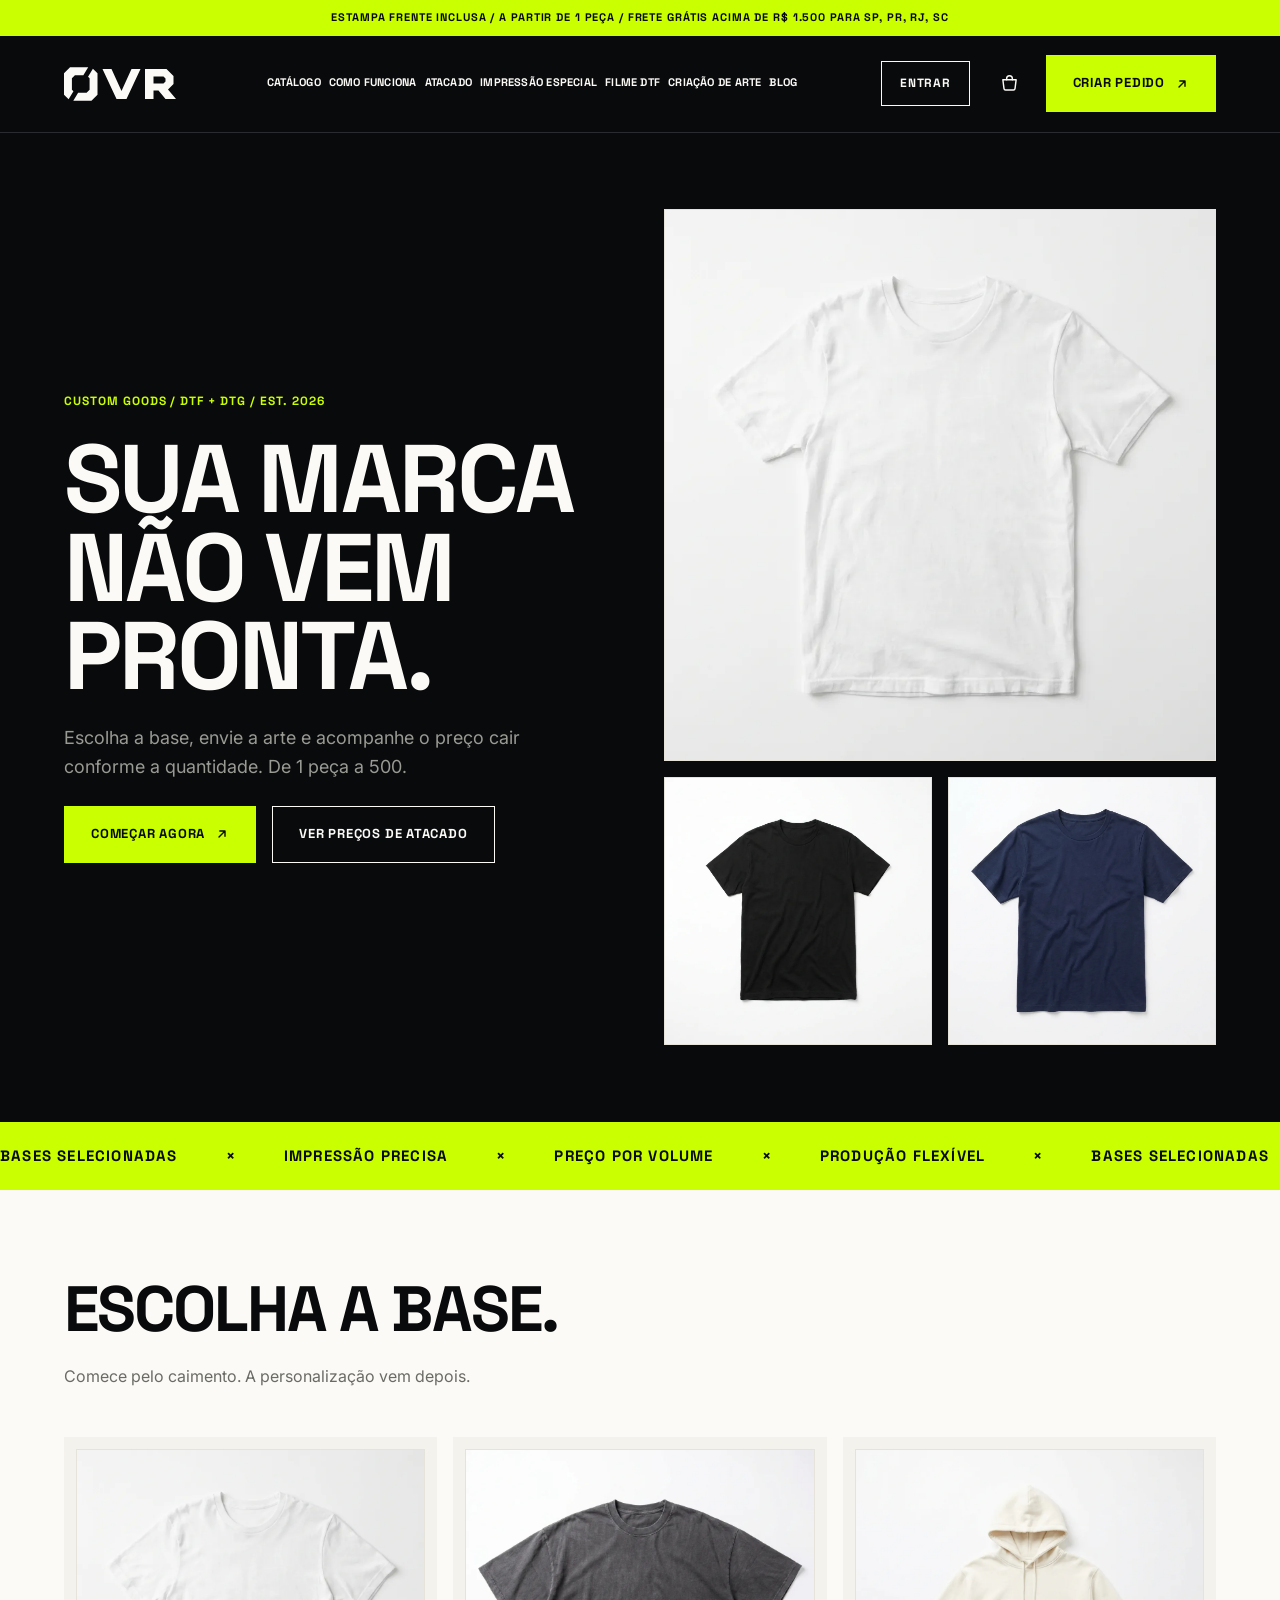
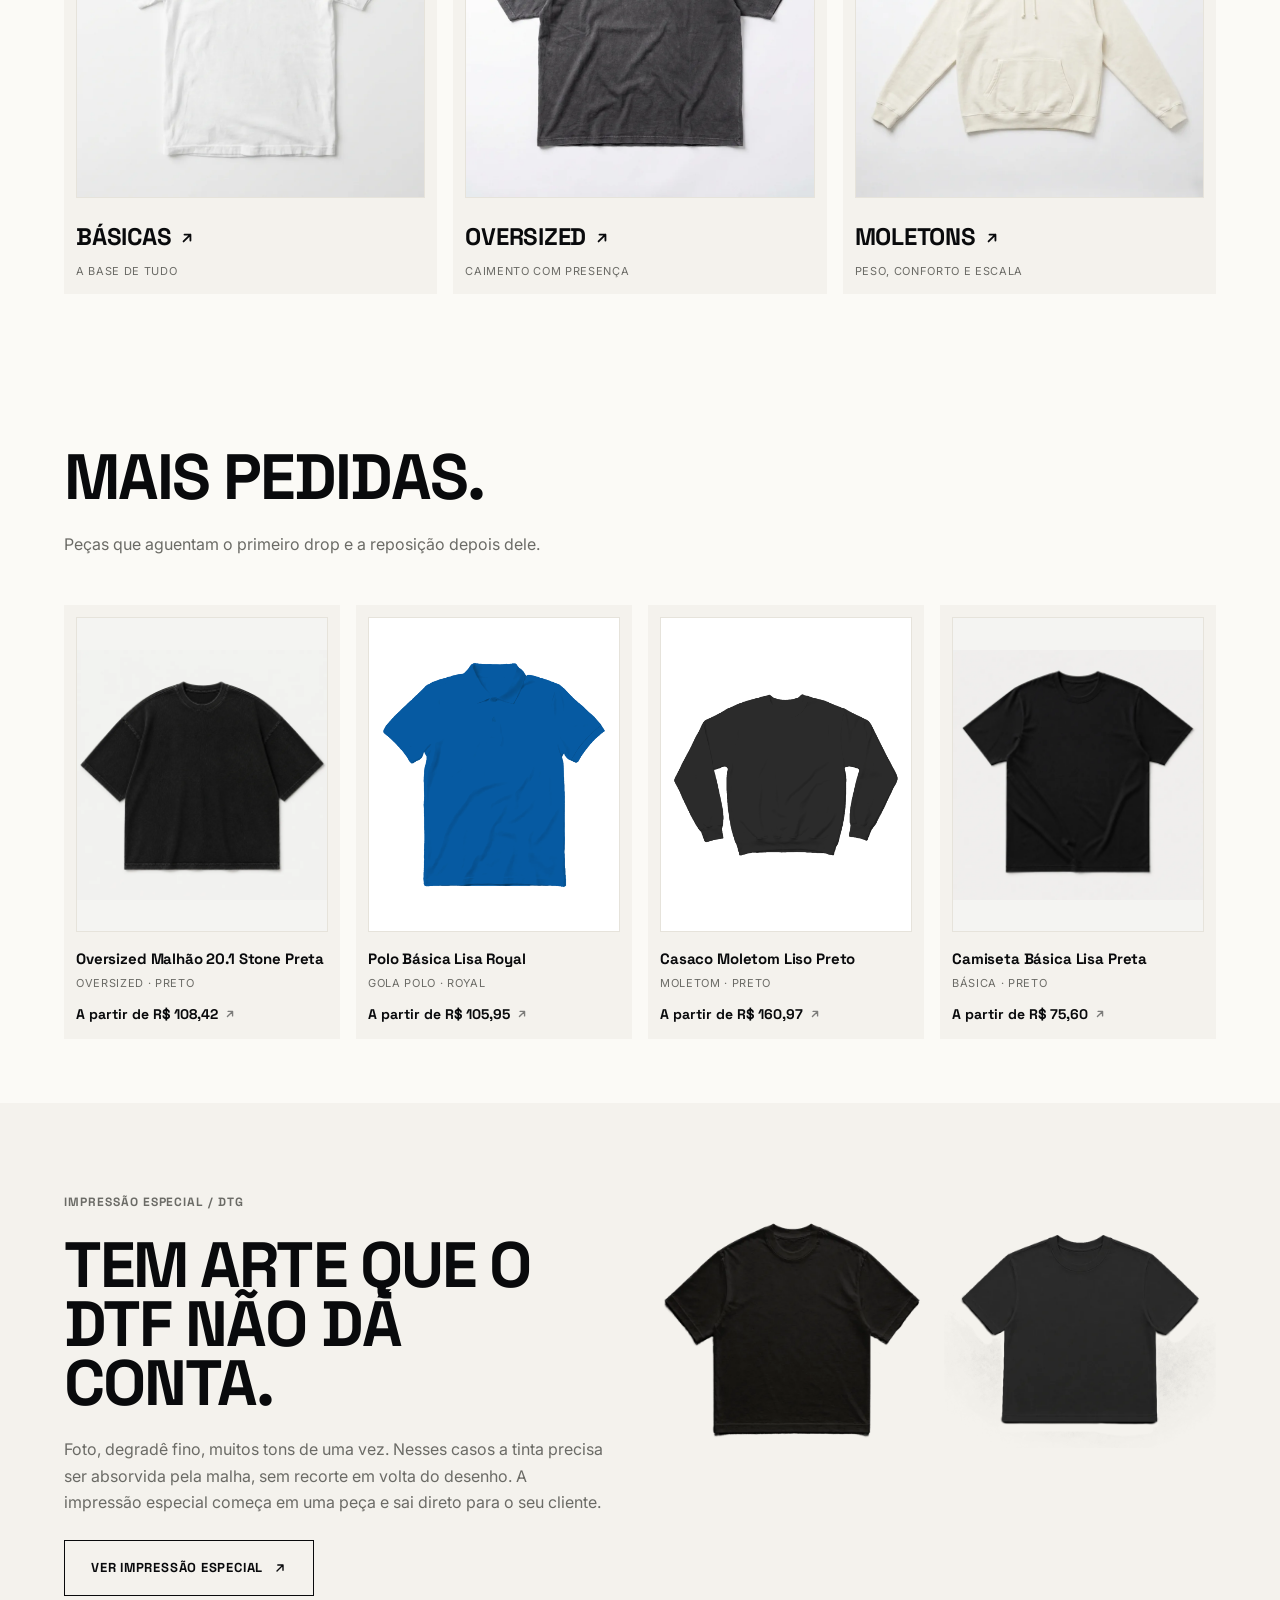
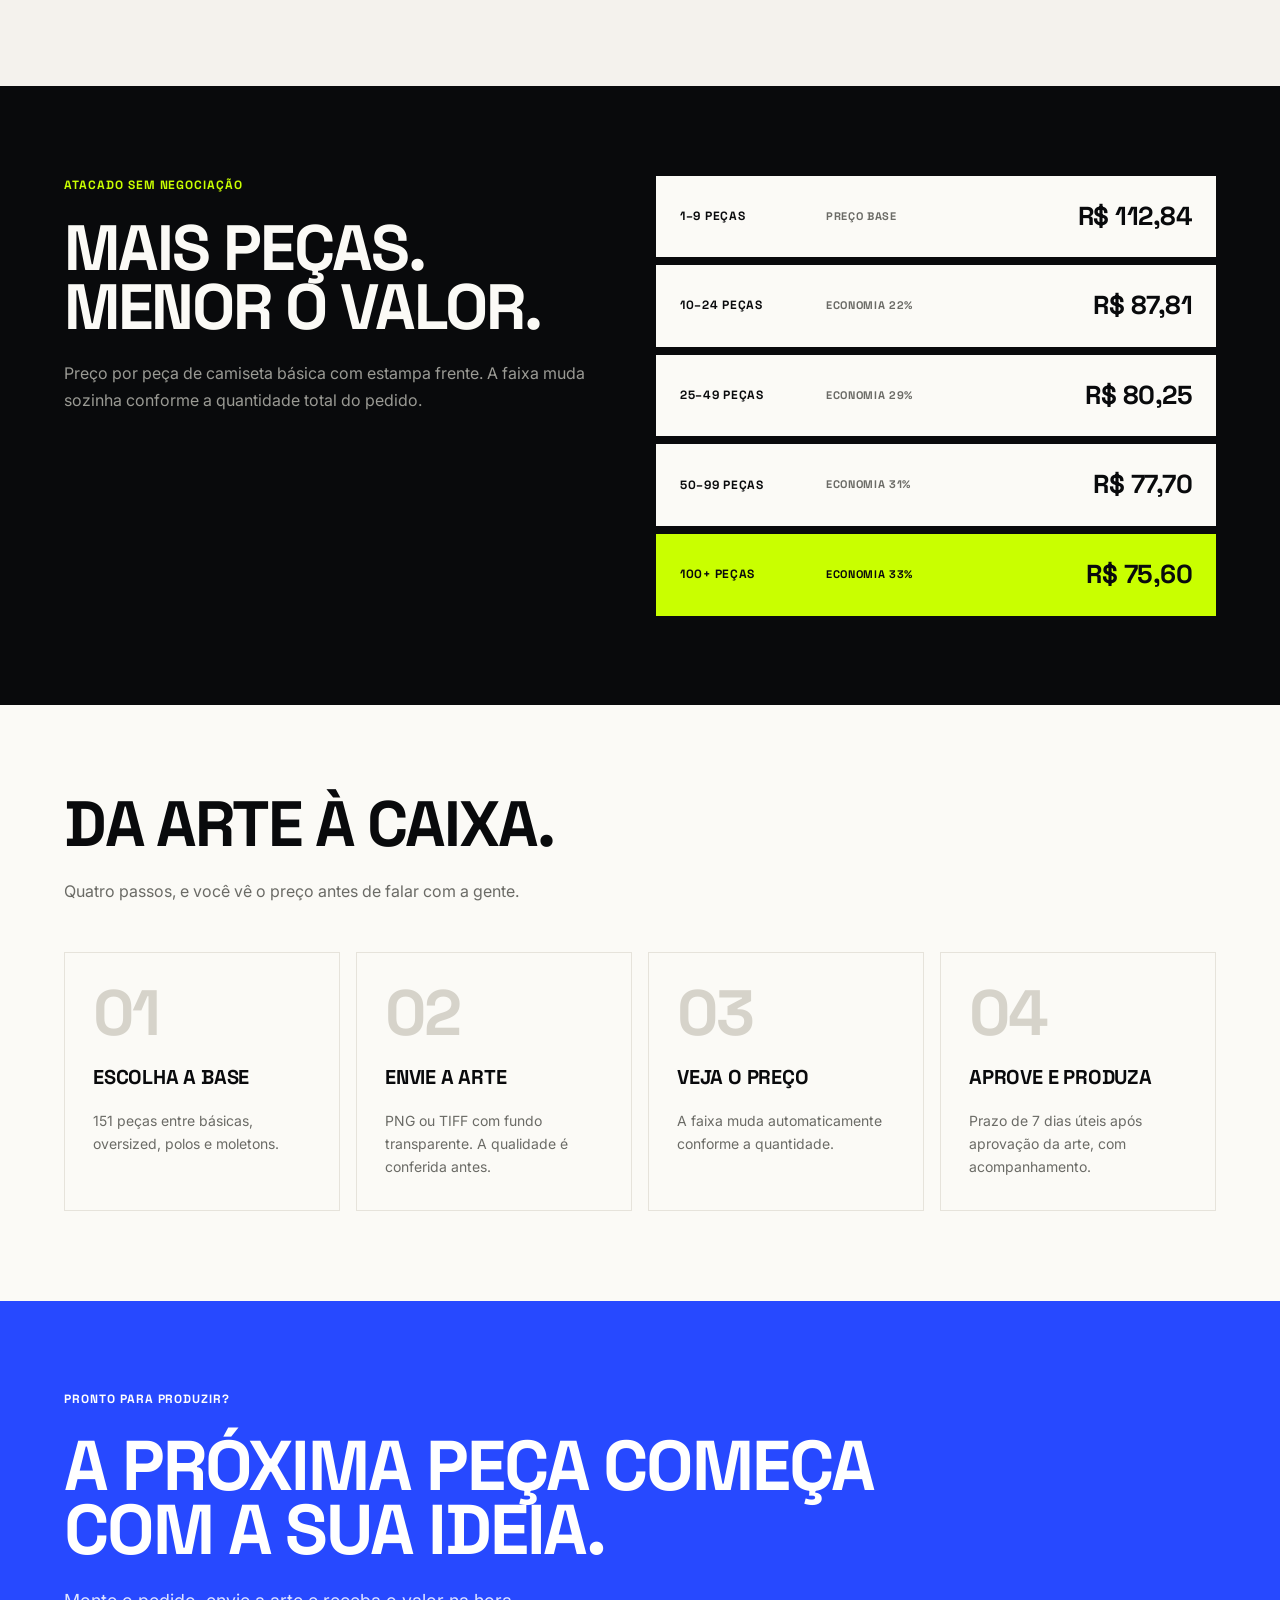
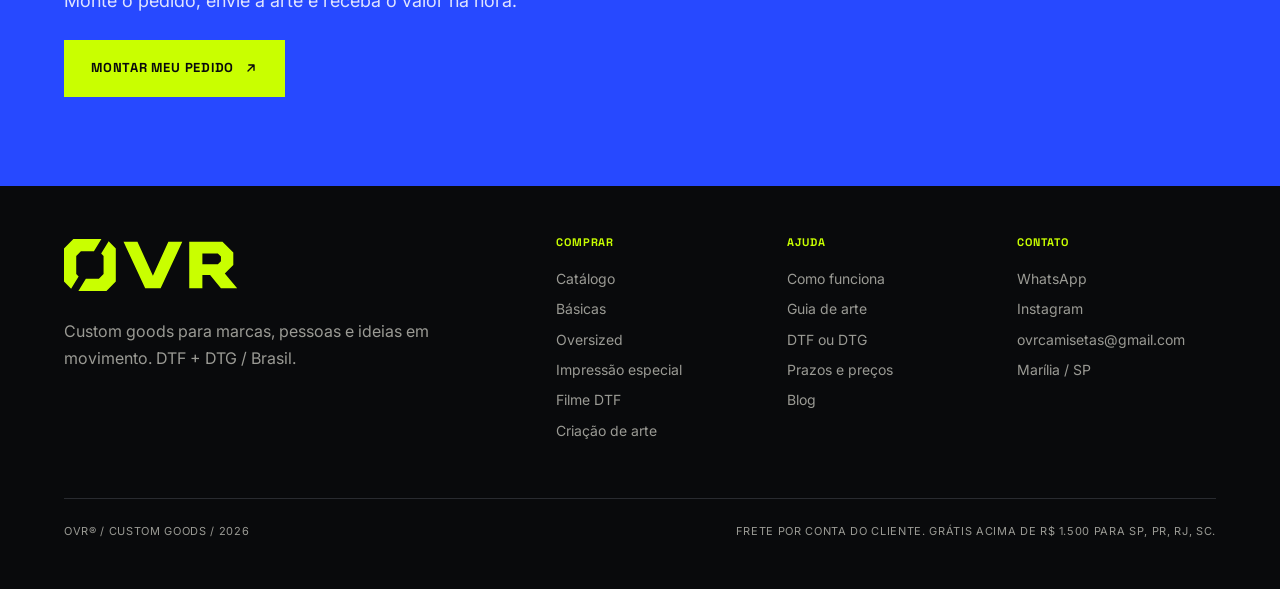
==== index.html @ 926a0969 "Sobe a versao de cache para 60" ====
<!doctype html>
<html lang="pt-BR">
<head>
<meta charset="utf-8">
<meta name="viewport" content="width=device-width, initial-scale=1">
<title>OVR · Camisetas personalizadas com a sua estampa</title>
<meta name="description" content="Escolha a base, envie a arte e acompanhe o preço cair conforme a quantidade. Estampa em DTF inclusa, a partir de 1 peça, envio para todo o Brasil.">
<link rel="icon" href="assets/img/marca/favicon.svg" type="image/svg+xml">
<link rel="preconnect" href="https://fonts.googleapis.com">
<link rel="preconnect" href="https://fonts.gstatic.com" crossorigin>
<link href="https://fonts.googleapis.com/css2?family=Space+Grotesk:wght@700&family=Inter:wght@400;500&display=swap" rel="stylesheet">
<link rel="stylesheet" href="assets/css/ovr.css?v=60">

<meta property="og:type" content="website">
<meta property="og:site_name" content="OVR">
<meta property="og:locale" content="pt_BR">
<meta property="og:title" content="OVR · Camisetas personalizadas com a sua estampa">
<meta property="og:description" content="Escolha a base, envie a arte e acompanhe o preço cair conforme a quantidade. Estampa em DTF inclusa, a partir de 1 peça, envio para todo o Brasil.">
<meta property="og:url" content="https://ovrcamisetas.com.br">
<meta property="og:image" content="https://ovrcamisetas.com.br/assets/img/marca/og.jpg">
<meta property="og:image:width" content="1200">
<meta property="og:image:height" content="630">
<meta name="twitter:card" content="summary_large_image">
<meta name="theme-color" content="#090a0c">
<link rel="canonical" href="https://ovrcamisetas.com.br">
</head>
<body>
<a class="pular" href="#conteudo">Pular para o conteúdo</a>

<div class="faixa-aviso">
  Estampa frente inclusa / A partir de 1 peça / Frete grátis acima de <span data-frete-gratis></span>
</div>

<header class="nav">
  <div class="envelope nav__interno">
    <a class="nav__marca" href="index.html" aria-label="OVR, página inicial">
      <img src="assets/img/marca/wordmark-negative.svg" alt="OVR">
    </a>
    <nav class="nav__links" aria-label="Principal">
      <a href="catalogo.html">Catálogo</a>
      <a href="como-funciona.html">Como funciona</a>
      <a href="index.html#atacado">Atacado</a>
      <a href="impressao-especial.html">Impressão especial</a>
      <a href="filme-dtf.html">Filme DTF</a>
      <a href="criacao-de-arte.html">Criação de arte</a>
      <a href="https://blog.ovrcamisetas.com.br/">Blog</a>
    </nav>
    <a class="btn btn--contorno nav__conta" data-conta-link href="entrar.html" hidden>Entrar</a>
    <a class="nav__cesta" href="carrinho.html" aria-label="Seu pedido">
      <svg width="19" height="19" viewBox="0 0 20 20" fill="none" aria-hidden="true">
        <path d="M3 6h14l-1.2 9.4a1.6 1.6 0 0 1-1.6 1.4H5.8a1.6 1.6 0 0 1-1.6-1.4L3 6Z" stroke="currentColor" stroke-width="1.5" stroke-linejoin="round"/>
        <path d="M7 6V4.8a3 3 0 0 1 6 0V6" stroke="currentColor" stroke-width="1.5" stroke-linecap="round"/>
      </svg>
      <span class="nav__cesta__n" data-carrinho-n hidden>0</span>
    </a>
    <a class="btn btn--volt nav__acao" href="catalogo.html">Criar pedido
      <svg class="btn__seta" viewBox="0 0 14 14" fill="none" aria-hidden="true"><path d="M4 10L10 4M10 4H4.8M10 4V9.2" stroke="currentColor" stroke-width="1.4" stroke-linecap="round" stroke-linejoin="round"/></svg>
    </a>
    <button class="nav__menu" data-menu-abrir aria-label="Abrir menu">
      Menu
      <svg width="18" height="18" viewBox="0 0 18 18" fill="none" aria-hidden="true"><path d="M2 5h14M2 12h14" stroke="currentColor" stroke-width="1.75" stroke-linecap="round"/></svg>
    </button>
  </div>
</header>

<!-- ============ menu mobile ============ -->
<div class="menu" data-menu aria-hidden="true" role="dialog" aria-label="Menu">
  <div class="menu__topo">
    <img src="assets/img/marca/wordmark-negative.svg" alt="OVR">
    <button data-menu-fechar aria-label="Fechar menu">
      <svg width="24" height="24" viewBox="0 0 24 24" fill="none"><path d="M6 6l12 12M18 6L6 18" stroke="#FBFAF6" stroke-width="1.75" stroke-linecap="round"/></svg>
    </button>
  </div>
  <nav class="menu__itens">
    <a href="catalogo.html"><strong>Catálogo</strong><span><span data-total-bases>151</span> bases em DTF</span></a>
    <a href="como-funciona.html"><strong>Como funciona</strong><span>Da arte à caixa em quatro passos</span></a>
    <a href="index.html#atacado"><strong>Atacado</strong><span>Preço por faixa, sem negociar</span></a>
    <a href="impressao-especial.html"><strong>Impressão especial</strong><span>DTG, para foto e degradê fino</span></a>
    <a href="filme-dtf.html"><strong>Filme DTF</strong><span>Só o filme, para quem já tem prensa</span></a>
    <a href="criacao-de-arte.html"><strong>Criação de arte</strong><span>Não tem estampa? A gente cria</span></a>
    <a href="https://blog.ovrcamisetas.com.br/"><strong>Blog</strong><span>O que decide o preço e o acabamento</span></a>
    <a href="entrar.html" data-conta-link-menu><strong>Minha conta</strong><span>Endereço salvo e histórico de pedidos</span></a>
    <a href="carrinho.html"><strong>Seu pedido</strong><span>Conferir e enviar</span></a>
  </nav>
  <div class="menu__rodape">
    <a class="btn btn--volt btn--cheio" data-zap="Oi! Quero montar um pedido na OVR.">Falar no WhatsApp</a>
    <p class="t-meta volt">Instagram · E-mail · WhatsApp</p>
    <p class="t-corpo" style="font-size:12px">Frete por conta do cliente. Grátis acima de <span data-frete-gratis></span>.</p>
  </div>
</div>

<main id="conteudo" tabindex="-1">

  <!-- ============ hero ============ -->
  <section class="hero">
    <div class="envelope hero__grade">
      <div class="hero__texto">
        <p class="t-etiqueta volt">Custom goods / DTF + DTG / Est. 2026</p>
        <h1 class="t-display">Sua marca<br>não vem<br>pronta.</h1>
        <p class="t-corpo-g">Escolha a base, envie a arte e acompanhe o preço cair conforme a quantidade. De 1 peça a 500.</p>
        <div class="linha">
          <a class="btn btn--volt" href="catalogo.html">Começar agora
            <svg class="btn__seta" viewBox="0 0 14 14" fill="none" aria-hidden="true"><path d="M4 10L10 4M10 4H4.8M10 4V9.2" stroke="currentColor" stroke-width="1.4" stroke-linecap="round" stroke-linejoin="round"/></svg>
          </a>
          <a class="btn btn--linha" href="#atacado">Ver preços de atacado</a>
        </div>
      </div>
      <div class="hero__pecas">
        <div class="poco poco--largo poco--contem poco--mockup"><img src="assets/img/pecas/basica-branca.webp" alt="Camiseta básica branca"></div>
        <div class="poco poco--quadrado poco--contem poco--mockup"><img src="assets/img/pecas/basica-preta.webp" alt="Camiseta básica preta"></div>
        <div class="poco poco--quadrado poco--contem poco--mockup"><img src="assets/img/pecas/basica-marinho.webp" alt="Camiseta básica azul marinho"></div>
      </div>
    </div>
  </section>

  <!-- ============ ticker ============ -->
  <div class="ticker" data-ticker>
    <div class="ticker__trilha">
      <span>Bases selecionadas</span><span>×</span><span>Impressão precisa</span><span>×</span><span>Preço por volume</span><span>×</span><span>Produção flexível</span><span>×</span>
    </div>
  </div>

  <!-- ============ categorias ============ -->
  <section class="secao">
    <div class="envelope">
      <div class="cabecalho-secao">
        <h2 class="t-h1">Escolha a base.</h2>
        <p class="t-corpo">Comece pelo caimento. A personalização vem depois.</p>
      </div>
      <div class="categorias">
        <a class="card" href="catalogo.html?tipo=Básica">
          <div class="poco poco--retrato poco--contem poco--mockup"><img src="assets/img/pecas/basica-branca.webp" alt="Camisetas básicas"></div>
          <span class="categoria__titulo">Básicas
            <svg width="16" height="16" viewBox="0 0 14 14" fill="none" aria-hidden="true"><path d="M4 10L10 4M10 4H4.8M10 4V9.2" stroke="currentColor" stroke-width="1.6" stroke-linecap="round" stroke-linejoin="round"/></svg>
          </span>
          <span class="t-meta">A base de tudo</span>
        </a>
        <a class="card" href="catalogo.html?tipo=Oversized">
          <div class="poco poco--retrato poco--contem poco--mockup"><img src="assets/img/pecas/oversized-stone.webp" alt="Camisetas oversized"></div>
          <span class="categoria__titulo">Oversized
            <svg width="16" height="16" viewBox="0 0 14 14" fill="none" aria-hidden="true"><path d="M4 10L10 4M10 4H4.8M10 4V9.2" stroke="currentColor" stroke-width="1.6" stroke-linecap="round" stroke-linejoin="round"/></svg>
          </span>
          <span class="t-meta">Caimento com presença</span>
        </a>
        <a class="card" href="catalogo.html?tipo=Moletom">
          <div class="poco poco--retrato poco--contem poco--mockup"><img src="assets/img/pecas/moletom-capuz-offwhite.webp" alt="Moletons"></div>
          <span class="categoria__titulo">Moletons
            <svg width="16" height="16" viewBox="0 0 14 14" fill="none" aria-hidden="true"><path d="M4 10L10 4M10 4H4.8M10 4V9.2" stroke="currentColor" stroke-width="1.6" stroke-linecap="round" stroke-linejoin="round"/></svg>
          </span>
          <span class="t-meta">Peso, conforto e escala</span>
        </a>
      </div>
    </div>
  </section>

  <!-- ============ mais pedidas ============ -->
  <section class="secao secao--justo">
    <div class="envelope">
      <div class="cabecalho-secao">
        <h2 class="t-h1">Mais pedidas.</h2>
        <p class="t-corpo">Peças que aguentam o primeiro drop e a reposição depois dele.</p>
      </div>
      <div class="grade-produtos" data-destaques>
        <p class="t-corpo">Carregando…</p>
      </div>
    </div>
  </section>

  <!-- ============ impressão especial ============ -->
  <section class="secao superficie">
    <div class="envelope atacado">
      <div class="pilha-24">
        <p class="t-etiqueta" style="color:var(--texto-fraco)">Impressão especial / DTG</p>
        <h2 class="t-h1">Tem arte que o DTF não dá conta.</h2>
        <p class="t-corpo">Foto, degradê fino, muitos tons de uma vez. Nesses casos a tinta precisa ser absorvida pela malha, sem recorte em volta do desenho. A impressão especial começa em uma peça e sai direto para o seu cliente.</p>
        <div><a class="btn btn--linha" href="impressao-especial.html">Ver impressão especial
          <svg class="btn__seta" viewBox="0 0 14 14" fill="none" aria-hidden="true"><path d="M4 10L10 4M10 4H4.8M10 4V9.2" stroke="currentColor" stroke-width="1.4" stroke-linecap="round" stroke-linejoin="round"/></svg>
        </a></div>
      </div>
      <div class="hero__pecas" style="grid-template-columns:1fr 1fr">
        <div style="grid-column:auto"><img src="assets/img/dtg/oversized-classica.webp" alt="Oversized clássica" loading="lazy"></div>
        <div><img src="assets/img/dtg/baby-tee.webp" alt="Baby tee" loading="lazy"></div>
      </div>
    </div>
  </section>

  <!-- ============ atacado ============ -->
  <section class="secao inverso" id="atacado">
    <div class="envelope atacado">
      <div class="pilha-24">
        <p class="t-etiqueta volt">Atacado sem negociação</p>
        <h2 class="t-h1">Mais peças.<br>Menor o valor.</h2>
        <p class="t-corpo">Preço por peça de camiseta básica com estampa frente. A faixa muda sozinha conforme a quantidade total do pedido.</p>
      </div>
      <div class="escada" data-escada-vitrine></div>
    </div>
  </section>

  <!-- ============ processo ============ -->
  <section class="secao">
    <div class="envelope">
      <div class="cabecalho-secao">
        <h2 class="t-h1">Da arte à caixa.</h2>
        <p class="t-corpo">Quatro passos, e você vê o preço antes de falar com a gente.</p>
      </div>
      <div class="passos">
        <div class="passo"><span class="passo__n">01</span><h3>Escolha a base</h3><p class="t-corpo" style="font-size:14px"><span data-total-bases>151</span> peças entre básicas, oversized, polos e moletons.</p></div>
        <div class="passo"><span class="passo__n">02</span><h3>Envie a arte</h3><p class="t-corpo" style="font-size:14px">PNG ou TIFF com fundo transparente. A qualidade é conferida antes.</p></div>
        <div class="passo"><span class="passo__n">03</span><h3>Veja o preço</h3><p class="t-corpo" style="font-size:14px">A faixa muda automaticamente conforme a quantidade.</p></div>
        <div class="passo"><span class="passo__n">04</span><h3>Aprove e produza</h3><p class="t-corpo" style="font-size:14px">Prazo de <span data-prazo></span>, com acompanhamento.</p></div>
      </div>
    </div>
  </section>

  <!-- ============ chamada final ============ -->
  <section class="secao" style="background:var(--cobalt-500); color:#fff">
    <div class="envelope pilha-24">
      <p class="t-etiqueta">Pronto para produzir?</p>
      <h2 class="t-display" style="font-size:clamp(40px,5.5vw,80px)">A próxima peça começa<br>com a sua ideia.</h2>
      <p style="font-size:18px; opacity:.85">Monte o pedido, envie a arte e receba o valor na hora.</p>
      <div><a class="btn btn--volt" href="catalogo.html">Montar meu pedido
        <svg class="btn__seta" viewBox="0 0 14 14" fill="none" aria-hidden="true"><path d="M4 10L10 4M10 4H4.8M10 4V9.2" stroke="currentColor" stroke-width="1.4" stroke-linecap="round" stroke-linejoin="round"/></svg>
      </a></div>
    </div>
  </section>

</main>

<footer class="rodape">
  <div class="envelope">
    <div class="rodape__grade">
      <div class="rodape__marca">
        <img src="assets/img/marca/wordmark-accent.svg" alt="OVR">
        <p class="t-corpo" style="max-width:38ch">Custom goods para marcas, pessoas e ideias em movimento. DTF + DTG / Brasil.</p>
      </div>
      <div>
        <h4>Comprar</h4>
        <ul>
          <li><a href="catalogo.html">Catálogo</a></li>
          <li><a href="catalogo.html?tipo=Básica">Básicas</a></li>
          <li><a href="catalogo.html?tipo=Oversized">Oversized</a></li>
          <li><a href="impressao-especial.html">Impressão especial</a></li>
        <li><a href="filme-dtf.html">Filme DTF</a></li>
        <li><a href="criacao-de-arte.html">Criação de arte</a></li>
        </ul>
      </div>
      <div>
        <h4>Ajuda</h4>
        <ul>
          <li><a href="como-funciona.html">Como funciona</a></li>
          <li><a href="guia-de-arte.html">Guia de arte</a></li>
          <li><a href="impressao-especial.html">DTF ou DTG</a></li>
          <li><a href="index.html#atacado">Prazos e preços</a></li>
          <li><a href="https://blog.ovrcamisetas.com.br/">Blog</a></li>
        </ul>
      </div>
      <div>
        <h4>Contato</h4>
        <ul>
          <li><a data-zap="Oi! Vim pelo site da OVR.">WhatsApp</a></li>
          <li><a data-instagram>Instagram</a></li>
          <li><a data-email="texto"></a></li>
          <li>Marília / SP</li>
        </ul>
      </div>
    </div>
    <div class="rodape__fim">
      <p class="t-meta">OVR® / Custom goods / <span data-ano></span></p>
      <p class="t-meta">Frete por conta do cliente. Grátis acima de <span data-frete-gratis></span>.</p>
    </div>
  </div>
</footer>

<script src="assets/js/config.js?v=60"></script>
<script src="assets/js/preco.js?v=60"></script>
<script src="assets/js/app.js?v=60"></script>
<script src="assets/js/conta.js?v=60"></script>
<script src="assets/js/carrinho.js?v=60"></script>
<script src="assets/js/home.js?v=60"></script>
</body>
</html>
---- assets/css/ovr.css ----
/* =============================================================
   OVR — sistema de design
   Tokens espelhados das variáveis do Figma (OVR / Primitives e OVR / Brand).
   Mexeu aqui, mudou no site inteiro.
   ============================================================= */

:root {
  /* ---- primitivos ---- */
  --ink-950: #090a0c;
  --ink-800: #1a1c21;
  --ink-600: #3a3d43;
  --stone-300: #d6d3ca;
  --stone-200: #e6e3db;
  --stone-100: #eae8e2;
  --stone-600: #6b6b66;
  --paper-0: #fbfaf6;
  --volt-500: #c9ff00;
  --cobalt-500: #2749ff;
  --ember-500: #ff4a1a;

  /* ---- semânticos ---- */
  --bg: var(--paper-0);
  --bg-inverse: var(--ink-950);
  --bg-surface: #f4f2ed;
  --texto: var(--ink-950);
  --texto-inverso: var(--paper-0);
  --texto-fraco: var(--stone-600);
  /* Sem transparência de propósito: o #99999190 que estava aqui compunha
     para rgb(90,91,87) sobre o preto e dava 2,89:1 — abaixo do mínimo de
     4,5:1 e ilegível de verdade. Sólido, dá 7:1 (nível AAA) e ainda fica
     bem distante do branco do título, então continua lendo como texto
     secundário em vez de virar mais um destaque.                        */
  --texto-fraco-inverso: #9a9a94;
  --fio: var(--stone-200);
  --fio-inverso: #292b30;
  --accent: var(--volt-500);
  --accent-2: var(--cobalt-500);
  --alerta: var(--ember-500);

  /* ---- espaçamento ---- */
  --e-4: 4px;   --e-8: 8px;   --e-12: 12px; --e-16: 16px;
  --e-24: 24px; --e-32: 32px; --e-48: 48px; --e-64: 64px;
  --e-80: 80px; --e-96: 96px;

  /* ---- tipografia ---- */
  --fonte-titulo: 'Space Grotesk', 'Arial Black', sans-serif;
  --fonte-corpo: 'Inter', -apple-system, BlinkMacSystemFont, sans-serif;

  /* ---- layout ---- */
  --largura: 1312px;
  --gutter: 64px;
  --nav-altura: 96px;
}

@media (max-width: 900px) {
  :root { --gutter: 20px; --nav-altura: 72px; }
}

/* ============================ reset ========================= */
/* O atributo `hidden` do HTML esconde de verdade, sempre.

   A regra do navegador é `[hidden] { display: none }`, com a
   especificidade mais baixa que existe: qualquer classe com `display`
   próprio a derruba, e o elemento fica visível com o atributo posto.
   Falha calada, das piores de achar.

   Este arquivo já tinha QUATRO remendos pontuais para o mesmo caso, e
   o quinto apareceu no bloco de cupom, que abria junto com o botão de
   "tenho um cupom". Uma regra resolve a família inteira, inclusive a
   próxima. O !important existe porque o ponto é vencer o display da
   classe — é a intenção da regra, não um atalho.                      */
[hidden] { display: none !important; }

*, *::before, *::after { box-sizing: border-box; }
* { margin: 0; padding: 0; }
html { -webkit-text-size-adjust: 100%; scroll-behavior: smooth; }
body {
  background: var(--bg);
  color: var(--texto);
  font-family: var(--fonte-corpo);
  font-size: 16px;
  line-height: 1.6;
  -webkit-font-smoothing: antialiased;
  overflow-x: hidden;
}
img, svg, picture { display: block; max-width: 100%; }
button, input, select, textarea { font: inherit; color: inherit; }
button { background: none; border: 0; cursor: pointer; }
a { color: inherit; text-decoration: none; }
ul, ol { list-style: none; }
:focus-visible { outline: 2px solid var(--accent); outline-offset: 3px; }

/* ========================= tipografia ======================= */
.t-display, .t-h1, .t-h2, .t-h3 {
  font-family: var(--fonte-titulo);
  font-weight: 700;
  letter-spacing: -0.03em;
  line-height: 0.92;
  text-transform: uppercase;
}
.t-display { font-size: clamp(48px, 7.5vw, 108px); }
.t-h1      { font-size: clamp(36px, 5vw, 64px); }
.t-h2      { font-size: clamp(30px, 3.6vw, 48px); }
.t-h3      { font-size: clamp(20px, 2vw, 26px); letter-spacing: -0.01em; line-height: 1.1; }

.t-etiqueta {
  font-family: var(--fonte-titulo);
  font-weight: 700;
  font-size: 12px;
  letter-spacing: 0.08em;
  text-transform: uppercase;
}
.t-meta {
  font-size: 11px;
  letter-spacing: 0.06em;
  text-transform: uppercase;
  color: var(--texto-fraco);
}
.t-corpo   { font-size: 16px; line-height: 1.65; color: var(--texto-fraco); }
.t-corpo-g { font-size: 18px; line-height: 1.6;  color: var(--texto-fraco); }
.t-preco   { font-family: var(--fonte-titulo); font-weight: 700; letter-spacing: -0.02em; }

/* ========================== layout ========================== */
.envelope { width: 100%; max-width: calc(var(--largura) + var(--gutter) * 2); margin-inline: auto; padding-inline: var(--gutter); }
.secao { padding-block: clamp(48px, 7vw, 96px); }
.secao--justo { padding-block: clamp(40px, 5vw, 64px); }
.inverso { background: var(--bg-inverse); color: var(--texto-inverso); }
/* Todo bloco de fundo escuro redefine o token do texto fraco para si.
   Assim `.t-corpo` e companhia mudam sozinhos ao entrar no escuro, e
   qualquer seção escura nova já nasce legível — antes só `.inverso`
   estava coberto e o hero, que é a primeira coisa que o cliente lê,
   ficava com o cinza de fundo claro por cima do preto.                 */
.inverso, .hero, .nav, .menu, .rodape { --texto-fraco: var(--texto-fraco-inverso); }
.superficie { background: var(--bg-surface); }

.cabecalho-secao { display: flex; flex-direction: column; gap: var(--e-24); margin-bottom: var(--e-48); }
.cabecalho-secao p { max-width: 52ch; }

/* ========================== avisos ========================== */
.faixa-aviso {
  background: var(--accent);
  color: var(--ink-950);
  text-align: center;
  padding: 9px var(--gutter);
  font-family: var(--fonte-titulo);
  font-weight: 700;
  font-size: 11px;
  letter-spacing: 0.08em;
  text-transform: uppercase;
}

/* ======================== navegação ========================= */
.nav {
  position: sticky; top: 0; z-index: 50;
  background: var(--bg-inverse); color: var(--texto-inverso);
  border-bottom: 1px solid var(--fio-inverso);
}
.nav__interno { display: flex; align-items: center; gap: var(--e-32); min-height: var(--nav-altura); }
/* A marca nunca encolhe. Sem isto, qualquer item que cresça na barra
   rouba largura dela primeiro: com o botão de conta em "Minha conta" o
   logotipo caía de 113px para 14px, virando um risco na tela. */
.nav__marca { flex: none; }
/* Botão de barra não quebra em duas linhas. "Falar agora" pede 146px e
   estava sendo espremido para 124, virando duas linhas de 78px de
   altura ao lado de uma cesta de 40. Nowrap deixa o item pedir o que
   precisa, e quem cede espaço passa a ser o menu de links, que tem gap
   de sobra.                                                            */
.nav .btn { white-space: nowrap; }
.nav__marca img { height: 40px; width: auto; }
.nav__links { display: flex; gap: var(--e-32); margin-inline: auto; }
.nav__links a {
  font-family: var(--fonte-titulo); font-weight: 700;
  font-size: 12px; letter-spacing: 0.06em; text-transform: uppercase;
  padding-block: 6px; border-bottom: 2px solid transparent; transition: border-color .18s;
}
.nav__links a:hover, .nav__links a[aria-current="page"] { border-color: var(--accent); }
/* Cabeçalho compacto em notebooks: mantém os sete links em uma linha sem
   antecipar o menu móvel, que continua entrando abaixo de 900px. */
.nav__links a { white-space: nowrap; }
@media (min-width: 901px) and (max-width: 1320px) {
  .nav__interno { gap: var(--e-16); }
  .nav__links { gap: 8px; }
  .nav__links a { font-size: 11px; letter-spacing: 0.02em; }
}

.nav__menu { display: none; }

@media (max-width: 900px) {
  .nav__links { display: none; }
  .nav__interno { justify-content: space-between; gap: var(--e-16); }
  .nav__marca img { height: 30px; }
  /* precisa da força de dois seletores: `.btn` é declarado depois daqui
     e, com a mesma especificidade, ganharia com o display dele.        */
  .nav .nav__acao { display: none; }
  .nav__menu {
    display: flex; align-items: center; gap: 8px;
    font-family: var(--fonte-titulo); font-weight: 700;
    font-size: 12px; letter-spacing: 0.06em; text-transform: uppercase;
  }
}

/* menu mobile em tela cheia */
.menu {
  position: fixed; inset: 0; z-index: 100;
  background: var(--bg-inverse); color: var(--texto-inverso);
  display: flex; flex-direction: column;
  padding: 20px var(--gutter) 32px;
  transform: translateX(100%); transition: transform .3s cubic-bezier(.4,0,.2,1);
  overflow-y: auto;
}
.menu[data-aberto="true"] { transform: translateX(0); }
.menu__topo { display: flex; align-items: center; justify-content: space-between; margin-bottom: var(--e-24); }
.menu__topo img { height: 30px; }
.menu__itens { display: flex; flex-direction: column; }
.menu__itens a { padding-block: 22px; border-top: 1px solid var(--fio-inverso); }
.menu__itens a:first-child { border-top: 0; }
.menu__itens strong { display: block; font-family: var(--fonte-titulo); font-size: 30px; letter-spacing: -0.02em; text-transform: uppercase; line-height: 1.1; }
.menu__itens span { font-size: 12px; color: var(--texto-fraco-inverso); }
.menu__rodape { margin-top: auto; padding-top: var(--e-32); display: flex; flex-direction: column; gap: 10px; }
/* Com cinco itens o menu passa da altura de aparelho baixo (iPhone SE, 8)
   e o botão do WhatsApp cai fora do primeiro quadro. O menu rola, mas o
   certo é a ação principal aparecer sem precisar rolar.                 */
@media (max-height: 740px) {
  .menu__itens a { padding-block: 12px; }
  .menu__itens strong { font-size: 22px; }
  .menu__rodape { padding-top: var(--e-16); }
}

/* ========================== botões ========================== */
.btn {
  display: inline-flex; align-items: center; justify-content: center; gap: 10px;
  padding: 17px 26px;
  font-family: var(--fonte-titulo); font-weight: 700;
  font-size: 13px; letter-spacing: 0.06em; text-transform: uppercase;
  border: 1px solid transparent; transition: transform .15s, background .18s, color .18s;
}
.btn:active { transform: translateY(1px); }
.btn--volt   { background: var(--accent); color: var(--ink-950); }
.btn--volt:hover { background: #d8ff3d; }
.btn--ink    { background: var(--ink-950); color: var(--paper-0); }
.btn--ink:hover { background: var(--ink-800); }
.btn--linha  { border-color: currentColor; }
.btn--linha:hover { background: var(--ink-950); color: var(--paper-0); }
.inverso .btn--linha:hover { background: var(--paper-0); color: var(--ink-950); }
.btn--cheio  { width: 100%; }
.btn__seta { width: 14px; height: 14px; flex: none; }

/* ========================== ticker ========================== */
.ticker { background: var(--accent); color: var(--ink-950); overflow: hidden; padding-block: 22px; }
.ticker__trilha { display: flex; gap: 48px; width: max-content; animation: correr 38s linear infinite; }
.ticker__trilha span {
  font-family: var(--fonte-titulo); font-weight: 700;
  font-size: 15px; letter-spacing: 0.08em; text-transform: uppercase; white-space: nowrap;
}
@keyframes correr { to { transform: translateX(-50%); } }
@media (prefers-reduced-motion: reduce) { .ticker__trilha { animation: none; } }

/* =========================== hero =========================== */
.hero { background: var(--bg-inverse); color: var(--texto-inverso); }
.hero__grade { display: grid; grid-template-columns: 1fr 1fr; gap: var(--e-48); align-items: center; padding-block: clamp(48px, 6vw, 80px); }
.hero__texto { display: flex; flex-direction: column; gap: var(--e-24); align-items: flex-start; }
.hero__texto .t-corpo-g { max-width: 46ch; }
.hero__pecas { display: grid; grid-template-columns: 1fr 1fr; gap: var(--e-16); }
.hero__pecas > :first-child { grid-column: span 2; }
@media (max-width: 900px) {
  .hero__grade { grid-template-columns: 1fr; gap: var(--e-32); }
}

/* ======================= poço de mídia ====================== */
.poco {
  position: relative; display: block; overflow: hidden;
  background: #fff; border: 1px solid var(--fio);
  aspect-ratio: 4 / 5;
}
.poco--quadrado { aspect-ratio: 1 / 1; }
.poco--largo    { aspect-ratio: 4 / 3; }
.poco--retrato  { aspect-ratio: 9 / 10; }
.poco img { width: 100%; height: 100%; object-fit: cover; }
.poco--contem img { object-fit: contain; }
/* mesmo cinza do estúdio dos mockups, para o contain não deixar barra */
.poco--mockup { background: #f4f4f4; }
/* Todo mockup gerado é 1024x1024. Numa moldura de outra proporção o
   `contain` deixa sobrar fundo do poço encostando no degradê da foto,
   e a emenda aparece como um risco. A moldura segue o arquivo.       */
.poco--mockup { aspect-ratio: 1 / 1; }
.poco--branco { background: #fff; }

/* peça colorida por token: silhueta mascarada + mockup em multiply.
   A máscara entra duas vezes somada porque a borda do recorte é suave:
   com uma camada só sobra um halo branco em volta da peça.              */
.peca { position: relative; width: 100%; height: 100%; background: #fff; }
.peca__cor {
  position: absolute; inset: 0; background: var(--cor, #cfcfcf);
  -webkit-mask-image: var(--silhueta), var(--silhueta);
          mask-image: var(--silhueta), var(--silhueta);
  -webkit-mask-size: contain, contain;      mask-size: contain, contain;
  -webkit-mask-position: center, center;    mask-position: center, center;
  -webkit-mask-repeat: no-repeat, no-repeat; mask-repeat: no-repeat, no-repeat;
  -webkit-mask-composite: source-over;      mask-composite: add;
}
/* contraste extra: o mockup branco tem pouca variação de luz, e sem isso
   a dobra some quando a cor é escura.
   O seletor precisa da mesma força de `.poco img`, senão vira cover e a
   imagem sai maior que a máscara, deixando a peça branca vazar por fora. */
.poco .peca__base,
.peca .peca__base {
  position: relative; mix-blend-mode: multiply;
  width: 100%; height: 100%; object-fit: contain;
  filter: contrast(1.28);
}
.peca__base[style*="normal"] { filter: none; }

/* ========================== cards =========================== */
.grade-produtos { display: grid; grid-template-columns: repeat(4, 1fr); gap: var(--e-16); }
.grade-produtos--3 { grid-template-columns: repeat(3, 1fr); }
@media (max-width: 1000px) { .grade-produtos { grid-template-columns: repeat(2, 1fr); } }
@media (max-width: 520px)  { .grade-produtos { grid-template-columns: repeat(2, 1fr); gap: var(--e-12); } }

/* O cartão é uma bandeja que segura a peça e o texto. Antes o nome, a cor
   e o preço ficavam soltos no fundo da página, sem pertencer ao objeto.
   A bandeja é preenchimento e NÃO borda: o poço precisa manter a moldura
   dele, senão peça branca (#f6f6f6) sobre cartão claro perde o contorno.  */
.card {
  display: flex; flex-direction: column; gap: 6px;
  background: var(--bg-surface); padding: 12px 12px 14px;
  transition: background .18s;
}
.card:hover { background: var(--stone-100); }
.card .poco { transition: border-color .18s; }
.card:hover .poco { border-color: var(--ink-950); }
.card__nome { font-family: var(--fonte-titulo); font-weight: 700; font-size: 15px; letter-spacing: -0.01em; line-height: 1.25; margin-top: 12px; }
/* O preço desce para a base do cartão. Sem isso, quando o nome de uma
   peça quebra em mais linhas que o da vizinha, os dois preços da mesma
   linha da grade ficam em alturas diferentes.                         */
.card__preco {
  font-family: var(--fonte-titulo); font-weight: 700; font-size: 14px;
  margin-top: auto; padding-top: 4px;
  display: flex; align-items: center; gap: 6px;
}
/* Uma seta pequena e permanente em vez de "ver peça" repetido em 151
   cartões. Some no hover não serve: no celular não existe hover.       */
.card__preco svg { width: 12px; height: 12px; flex: none; opacity: .5; transition: opacity .18s, transform .18s; }
.card:hover .card__preco svg { opacity: 1; transform: translate(2px, -2px); }
@media (max-width: 520px) { .card__nome { font-size: 12px; } .card__preco { font-size: 12px; } }

/* ======================== categorias ======================== */
.categorias { display: grid; grid-template-columns: repeat(3, 1fr); gap: var(--e-16); }
.categoria__titulo { display: flex; align-items: center; gap: 8px; font-family: var(--fonte-titulo); font-weight: 700; font-size: 24px; text-transform: uppercase; letter-spacing: -0.01em; margin-top: 14px; }
@media (max-width: 900px) {
  /* O scroll-padding é obrigatório: sem ele o snap alinha o primeiro
     cartão à borda do quadro e rola os 20px do padding pra fora, daí
     o carrossel nasce desalinhado do título da seção.                */
  .categorias { grid-auto-flow: column; grid-auto-columns: 68%; grid-template-columns: none; overflow-x: auto; scroll-snap-type: x mandatory; scroll-padding-inline: var(--gutter); margin-inline: calc(var(--gutter) * -1); padding-inline: var(--gutter); }
  .categorias > * { scroll-snap-align: start; }
}

/* ====================== escada de preço ===================== */
.atacado { display: grid; grid-template-columns: 544px 1fr; gap: var(--e-48); align-items: start; }
/* Mesmo caso do rodapé: 544px fixos mais uma coluna que não encolhe
   abaixo do próprio texto. As duas juntas só cabem a partir de 1050,
   então o empilhamento vai até 1080 para não passar raspando.       */
@media (max-width: 1080px) { .atacado { grid-template-columns: 1fr; } }
.escada { display: flex; flex-direction: column; gap: 8px; }
/* Ilha clara dentro da seção escura. A regra `.inverso` remapeia
   --texto-fraco para o tom de fundo escuro, e aqui dentro isso deixaria
   o rótulo de economia em 2,7:1 sobre o papel. Como a faixa é sempre
   clara, ela devolve o token ao valor de superfície clara.            */
.faixa {
  display: grid; grid-template-columns: 130px 1fr auto; align-items: center; gap: var(--e-16);
  background: var(--paper-0); color: var(--ink-950); padding: 20px 24px;
  --texto-fraco: var(--stone-600);
}
.faixa--ativa { background: var(--accent); }
.faixa--atual:not(.faixa--ativa) { box-shadow: inset 0 0 0 2px var(--accent); }
.faixa__qtd { font-family: var(--fonte-titulo); font-weight: 700; font-size: 12px; letter-spacing: 0.06em; }
.faixa__eco { font-family: var(--fonte-titulo); font-weight: 700; font-size: 11px; letter-spacing: 0.06em; color: var(--texto-fraco); }
.faixa--ativa .faixa__eco { color: var(--ink-950); }
.faixa__valor { font-family: var(--fonte-titulo); font-weight: 700; font-size: 26px; letter-spacing: -0.02em; text-align: right; }
@media (max-width: 620px) {
  .faixa { grid-template-columns: 1fr auto; padding: 16px 18px; }
  .faixa__eco { grid-column: 1; grid-row: 2; }
  .faixa__valor { grid-row: 1 / span 2; font-size: 22px; }
}

/* ========================= processo ========================= */
.passos { display: grid; grid-template-columns: repeat(4, 1fr); gap: var(--e-16); }
@media (max-width: 900px) { .passos { grid-template-columns: 1fr; } }
/* Mesmo caso da faixa de atacado: o cartão é claro e pode cair dentro de
   uma seção `.inverso`, que remapeia os tokens de texto para fundo escuro.
   Em criacao-de-arte.html isso deixava o título do passo em papel sobre
   papel, invisível de verdade, e o corpo em 2,7:1. O cartão devolve os
   tokens ao valor de superfície clara.                                  */
.passo {
  background: var(--paper-0); border: 1px solid var(--fio); padding: 28px 28px 32px;
  display: flex; flex-direction: column; gap: 16px;
  color: var(--texto); --texto-fraco: var(--stone-600);
}
.passo__n { font-family: var(--fonte-titulo); font-weight: 700; font-size: 64px; line-height: 1; letter-spacing: -0.03em; color: var(--stone-300); }
.passo h3 { font-family: var(--fonte-titulo); font-weight: 700; font-size: 20px; text-transform: uppercase; letter-spacing: -0.01em; }

/* ======================== vantagens ========================= */
.vantagens { display: grid; grid-template-columns: repeat(4, 1fr); gap: var(--e-16); }
@media (max-width: 900px) { .vantagens { grid-template-columns: 1fr; } }
.vantagem { padding-top: 20px; border-top: 2px solid var(--accent); display: flex; flex-direction: column; gap: 10px; }
.vantagem h3 { font-family: var(--fonte-titulo); font-weight: 700; font-size: 16px; letter-spacing: 0.02em; text-transform: uppercase; }

/* ========================== rodapé ========================== */
.rodape { background: var(--bg-inverse); color: var(--texto-inverso); padding-block: var(--e-48); }
.rodape__grade { display: grid; grid-template-columns: 460px repeat(3, 1fr); gap: var(--e-32); }
.rodape__marca img { height: 62px; margin-bottom: 22px; }
.rodape h4 { font-family: var(--fonte-titulo); font-weight: 700; font-size: 11px; letter-spacing: 0.08em; text-transform: uppercase; color: var(--accent); margin-bottom: 16px; }
.rodape li { margin-bottom: 8px; font-size: 14px; color: var(--texto-fraco-inverso); }
.rodape a:hover { color: var(--paper-0); }
.rodape__fim { margin-top: var(--e-48); padding-top: var(--e-24); border-top: 1px solid var(--fio-inverso); display: flex; flex-wrap: wrap; gap: var(--e-16); justify-content: space-between; }
/* Corta em 1000 e não em 900: a primeira coluna é fixa em 460px e as
   outras três não encolhem abaixo do próprio texto, então entre 900 e
   1000 as trilhas somavam mais que o contêiner e o rodapé vazava para
   fora da tela. O overflow-x do body escondia, mas o texto sumia.    */
@media (max-width: 1000px) { .rodape__grade { grid-template-columns: 1fr 1fr; } .rodape__marca { grid-column: span 2; } }

/* ========================= utilidades ======================= */
.pilha    { display: flex; flex-direction: column; }
.pilha-8  { display: flex; flex-direction: column; gap: 8px; }
.pilha-16 { display: flex; flex-direction: column; gap: 16px; }
.pilha-24 { display: flex; flex-direction: column; gap: 24px; }
.linha    { display: flex; align-items: center; gap: 16px; flex-wrap: wrap; }
/* Empilhados no celular, dois botões lado a lado quebram cada um com a
   largura do próprio texto e ficam com bordas desencontradas. Só as
   linhas que têm botão viram coluna: a barra "Ordenar" do catálogo usa
   a mesma classe e precisa continuar deitada.                         */
@media (max-width: 520px) {
  /* o width é necessário: o pai do hero usa align-items:flex-start e
     sem ele a coluna encolhe para o texto do maior botão.            */
  .linha:has(> .btn) { flex-direction: column; align-items: stretch; gap: 12px; width: 100%; }
  .linha:has(> .btn) > .btn { width: 100%; }
}
.volt     { color: var(--accent); }
.so-leitor { position: absolute; width: 1px; height: 1px; overflow: hidden; clip: rect(0 0 0 0); white-space: nowrap; }

/* ========================== filtros ========================= */
.filtros { position: sticky; top: var(--nav-altura); z-index: 40; background: var(--bg-surface); border-bottom: 1px solid var(--fio); }
.filtros__caixa { position: relative; }
.filtros__interno { display: flex; gap: 8px; overflow-x: auto; padding-block: 16px; scrollbar-width: none; }
.filtros__interno::-webkit-scrollbar { display: none; }

/* A fila de chips passa da largura da tela e a barra de rolagem está
   escondida. No dedo isso é natural; no mouse não sobrava gesto nenhum e
   nada dizia que a fila continuava. A sombra acende só do lado que ainda
   esconde chip — some sozinha quando chega na ponta.
   Encostada em `--gutter` porque o pai é o envelope: a 0 ela cairia sobre
   a margem, longe de onde o chip é realmente cortado.

   São dois elementos de verdade, e não ::before/::after, porque o
   navegador não recalculava o pseudo-elemento quando o JS acendia a
   sombra: nem trocando atributo, nem trocando variável CSS. O valor
   entrava, a tela não mudava.                                        */
.filtros__sombra {
  position: absolute; top: 0; bottom: 0; width: 56px; z-index: 1;
  pointer-events: none; opacity: 0; transition: opacity .15s;
}
.filtros__sombra--esq { left: var(--gutter);  background: linear-gradient(90deg, var(--bg-surface), transparent); }
.filtros__sombra--dir { right: var(--gutter); background: linear-gradient(270deg, var(--bg-surface), transparent); }

.filtros__interno { cursor: grab; }
.filtros__interno.arrastando { cursor: grabbing; user-select: none; }
.chip {
  flex: none; padding: 9px 14px; background: #fff; border: 1px solid var(--fio);
  font-family: var(--fonte-titulo); font-weight: 700;
  font-size: 11px; letter-spacing: 0.06em; text-transform: uppercase;
  transition: background .15s, border-color .15s;
}
.chip:hover { border-color: var(--ink-950); }
.chip--ativo { background: var(--accent); border-color: var(--accent); }

/* ==================== página de produto ===================== */
.produto { display: grid; grid-template-columns: 1fr 560px; gap: var(--e-48); align-items: start; }
@media (max-width: 1000px) { .produto { grid-template-columns: 1fr; gap: var(--e-32); } }
/* `min-width: 0` é o que permite a coluna encolher. Item de grid nasce com
   min-width auto e se recusa a ficar menor que o conteúdo — bastou a tabela
   de medidas ter uma largura mínima para a coluna inteira inchar e empurrar
   a página para o lado no celular. Com 0, quem rola é a tabela, não o site. */
.produto__painel { display: flex; flex-direction: column; gap: var(--e-24); min-width: 0; }
.produto__preco { font-family: var(--fonte-titulo); font-weight: 700; font-size: 40px; letter-spacing: -0.02em; }
.miniaturas { display: grid; grid-template-columns: repeat(3, 1fr); gap: 12px; margin-top: 12px; }

.campo { display: flex; flex-direction: column; gap: 12px; }
.campo > label { font-family: var(--fonte-titulo); font-weight: 700; font-size: 12px; letter-spacing: 0.08em; text-transform: uppercase; }
.opcoes { display: flex; flex-wrap: wrap; gap: 8px; }
.opcao {
  padding: 12px 18px; border: 1px solid var(--fio); background: #fff;
  font-family: var(--fonte-titulo); font-weight: 700; font-size: 12px; letter-spacing: .04em;
}
.opcao[aria-pressed="true"] { background: var(--accent); border-color: var(--accent); }
.opcao:disabled { opacity: .35; cursor: not-allowed; }

/* ------------------ filme DTF avulso ------------------------ */
/* Calculadora à esquerda, escada de metragem à direita. Mesmo corte
   assimétrico do resto do site.                                    */
.filme { display: grid; grid-template-columns: minmax(0, 460px) 1fr; gap: clamp(32px, 5vw, 64px); align-items: start; }
.filme__painel { display: flex; flex-direction: column; gap: var(--e-24); }
@media (max-width: 900px) { .filme { grid-template-columns: 1fr; } }

/* ------------------ tamanho da estampa ---------------------- */
/* A sugestão traz a medida embaixo do nome: "Bolso / 10×10". Sem o
   número o cliente teria que adivinhar o que é bolso ou média.   */
.opcao--min { flex-direction: column; align-items: flex-start; gap: 2px; padding: 8px 12px; line-height: 1.1; }
.opcao--min small { font-family: var(--fonte-corpo); font-weight: 400; font-size: 11px;
                    letter-spacing: 0; text-transform: none; opacity: .6; }
.medida + .medida { margin-top: 14px; padding-top: 14px; border-top: 1px solid var(--fio); }
.medida__onde { display: block; margin-bottom: 8px; font-family: var(--fonte-titulo);
                font-weight: 700; font-size: 11px; letter-spacing: .08em; text-transform: uppercase;
                color: var(--texto-fraco); }
.medida__cm { display: flex; align-items: center; gap: 8px; margin-top: 10px; }

.medida__cm input {
  width: 74px; padding: 10px 12px; min-height: 44px;
  border: 1px solid var(--fio); background: var(--paper-0);
  font-family: var(--fonte-titulo); font-weight: 700; font-size: 15px; text-align: center;
}
.medida__cm input:focus { outline: 2px solid var(--ink-950); outline-offset: -2px; }
.medida__cm span { font-family: var(--fonte-titulo); font-weight: 700; font-size: 13px; color: var(--texto-fraco); }

.grade-tamanhos { display: grid; grid-template-columns: repeat(auto-fit, minmax(84px, 1fr)); gap: 8px; }
/* No celular o auto-fit dá três colunas, e a grade mais comum tem quatro
   tamanhos: sobrava sempre um GG sozinho ocupando um terço da linha.
   Com duas colunas fecha certo em 2, 4 e 6 tamanhos, que é a maioria
   do catálogo, e o alvo de toque do campo fica bem maior.             */
@media (max-width: 520px) {
  .grade-tamanhos { grid-template-columns: repeat(2, 1fr); }
}
.tamanho { border: 1px solid var(--fio); background: #fff; padding: 10px; display: flex; flex-direction: column; align-items: center; gap: 6px; }
.tamanho span { font-family: var(--fonte-titulo); font-weight: 700; font-size: 13px; }
.tamanho small { font-size: 10px; color: var(--texto-fraco); }
.tamanho input { width: 100%; text-align: center; border: 0; border-top: 1px solid var(--fio); padding-top: 6px; font-family: var(--fonte-titulo); font-weight: 700; font-size: 16px; }
/* O Chromium reserva espaço para o spinner mesmo quando as setas não aparecem.
   Sem ele, o número fica no mesmo eixo visual do tamanho acima. */
.tamanho input[type="number"] { appearance: textfield; -moz-appearance: textfield; }
.tamanho input[type="number"]::-webkit-inner-spin-button,
.tamanho input[type="number"]::-webkit-outer-spin-button {
  -webkit-appearance: none; margin: 0;
}
.tamanho input:focus { outline: none; color: var(--ink-950); }
.tamanho--ativo { border-color: var(--ink-950); }

.resumo { border: 1px solid var(--fio); background: #fff; padding: 20px 22px; display: flex; flex-direction: column; gap: 10px; }
.resumo__linha { display: flex; justify-content: space-between; align-items: baseline; gap: 16px; font-size: 14px; }
.resumo__linha strong { font-family: var(--fonte-titulo); font-weight: 700; }
.resumo__total { border-top: 1px solid var(--fio); padding-top: 12px; font-size: 15px; }
.resumo__total strong { font-size: 24px; letter-spacing: -0.02em; }

.ficha { display: flex; flex-direction: column; }
.ficha h3 { font-family: var(--fonte-titulo); font-weight: 700; font-size: 12px; letter-spacing: .08em; text-transform: uppercase; margin-bottom: 4px; }
.ficha__linha { display: flex; justify-content: space-between; gap: 16px; padding-block: 14px; border-top: 1px solid var(--fio); font-size: 13px; }
.ficha__linha span:first-child { color: var(--texto-fraco); }

.aviso-arte { border: 1px dashed var(--ink-950); padding: 22px; display: flex; flex-direction: column; gap: 6px; }

/* =================== guia de arte: comparador =============== */
.comparador { display: grid; grid-template-columns: repeat(3, 1fr); gap: var(--e-16); }
@media (max-width: 800px) { .comparador { grid-template-columns: 1fr; } }
.par__barras { display: flex; height: 88px; }
.par__barras i { flex: 1; }
.par__legenda { display: flex; justify-content: space-between; gap: 12px; padding-top: 12px; }
.par__legenda span { font-family: var(--fonte-titulo); font-weight: 700; font-size: 10px; letter-spacing: .06em; text-transform: uppercase; color: var(--texto-fraco-inverso); }

/* =================== guia de arte: exemplos ================= */
.exemplos { display: grid; grid-template-columns: 1fr 1fr; gap: var(--e-16); }
.exemplo { display: flex; flex-direction: column; gap: 12px; align-items: flex-start; }
.exemplo__peca { position: relative; width: 100%; aspect-ratio: 1/1; background: #fff; border: 1px solid var(--fio); overflow: hidden; }
.exemplo__peca img { width: 100%; height: 100%; object-fit: contain; }
.exemplo__fundo { position: absolute; left: 50%; top: 34%; width: 39%; height: 24%; transform: translateX(-50%); background: #fff; }
.exemplo__arte {
  position: absolute; left: 50%; top: 39%; width: 31%; aspect-ratio: 2.1/1; transform: translateX(-50%);
  background: var(--accent); border-radius: 50%;
  display: grid; place-items: center;
  font-family: var(--fonte-titulo); font-weight: 700; font-size: clamp(11px, 1.6vw, 18px); letter-spacing: .04em; color: var(--ink-950);
}
.exemplo__tag { padding: 8px 14px; font-family: var(--fonte-titulo); font-weight: 700; font-size: 11px; letter-spacing: .06em; text-transform: uppercase; }
.exemplo__tag--erro { background: var(--ember-500); }
.exemplo__tag--ok { background: var(--accent); }

/* ==================== alvo de toque no celular ==============
   Dedo precisa de 44px. Vários controles estavam abaixo disso. */
@media (max-width: 900px) {
  .nav__menu { min-height: 44px; padding-inline: 4px; margin-right: -4px; }
  .nav__marca { display: flex; align-items: center; min-height: 44px; }
  .menu__topo button { width: 44px; height: 44px; display: grid; place-items: center; margin-right: -10px; }
  .chip { min-height: 44px; padding-block: 0; display: inline-flex; align-items: center; }
  .filtros__interno { padding-block: 12px; }
  .tamanho input { min-height: 44px; }
  .opcao { min-height: 44px; }
  .rodape li { margin-bottom: 0; }
  .rodape li a { display: inline-flex; align-items: center; min-height: 44px; }
  .ordenacao select { min-height: 44px; }
}

/* ======================= pular para o conteúdo ============== */
.pular {
  position: absolute; left: 12px; top: -60px; z-index: 200;
  background: var(--accent); color: var(--ink-950);
  padding: 12px 18px;
  font-family: var(--fonte-titulo); font-weight: 700;
  font-size: 12px; letter-spacing: .06em; text-transform: uppercase;
  transition: top .18s;
}
.pular:focus { top: 12px; }

/* ==================== estado de carregamento ================ */
.esqueleto { display: grid; gap: 6px; }
.esqueleto__poco { aspect-ratio: 4/5; background: linear-gradient(100deg, #efedE8 30%, #f7f6f2 50%, #efede8 70%); background-size: 220% 100%; animation: brilho 1.4s linear infinite; }
.esqueleto__linha { height: 12px; margin-top: 10px; width: 70%; background: #efede8; }
.esqueleto__linha + .esqueleto__linha { width: 45%; margin-top: 6px; }
@keyframes brilho { to { background-position: -220% 0; } }
@media (prefers-reduced-motion: reduce) { .esqueleto__poco { animation: none; } }

/* ------------------ carrinho ---------------------------------
   A barra já estava cheia com seis links (32px de folga em 901px),
   então o carrinho entra como ícone ao lado do botão, não como
   sétimo link. No celular ele fica visível mesmo com o CTA oculto:
   é o único caminho para fechar o pedido.                        */
.nav__cesta {
  position: relative; display: inline-flex; align-items: center; justify-content: center;
  width: 40px; height: 40px; margin-left: 4px; color: inherit; flex: none;
}
.nav__cesta:hover { opacity: .7; }
/* O número precisa ser LIDO, não adivinhado: a 10px ele virava um borrão
   sobre o ícone. Vale mais um selo maior e legível do que um discreto que
   não cumpre a função. O anel na cor da barra recorta o selo do ícone que
   passa por trás — sem ele, traço verde sobre traço branco embola.       */
.nav__cesta__n {
  position: absolute; top: -1px; right: -3px;
  display: flex; align-items: center; justify-content: center;
  min-width: 20px; height: 20px; padding: 0 5px;
  border-radius: 10px; border: 2px solid var(--bg-inverse);
  background: var(--accent); color: var(--ink-950);
  font-family: var(--fonte-titulo); font-weight: 700;
  font-size: 11px; line-height: 1; letter-spacing: 0;
  /* dígito de largura fixa: o selo não "pula" de 9 para 10 peças */
  font-variant-numeric: tabular-nums;
}


.cart { padding-block: clamp(40px, 5vw, 64px) clamp(60px, 8vw, 100px); }
.cart__lista { border-top: 1px solid var(--fio); margin-bottom: clamp(28px, 4vw, 44px); }

.cart__item {
  display: grid; grid-template-columns: 1fr 110px 150px auto;
  gap: 20px; align-items: center;
  padding: 20px 0; border-bottom: 1px solid var(--fio);
}
.cart__desc { display: flex; flex-direction: column; gap: 3px; min-width: 0; }
.cart__desc strong { font-family: var(--fonte-titulo); font-weight: 700; font-size: 16px; }
.cart__qtd { display: flex; flex-direction: column; gap: 5px; }
.cart__qtd input { width: 100%; padding: 9px 10px; border: 1px solid var(--fio); background: #fff; }
.cart__valor { display: flex; flex-direction: column; gap: 2px; text-align: right; }
.cart__valor strong { font-family: var(--fonte-titulo); font-weight: 700; font-size: 18px; letter-spacing: -0.01em; }
.cart__tirar {
  background: none; border: 0; padding: 4px; color: var(--tinta-fraca);
  font-size: 12px; text-decoration: underline; text-underline-offset: 3px; cursor: pointer;
}
.cart__tirar:hover { color: #b00020; }

.cart__fecho { display: grid; grid-template-columns: minmax(0, 1fr) minmax(0, 420px); gap: clamp(28px, 4vw, 56px); align-items: start; }
/* o resumo é a conclusão da lista, então fica colado nela e acompanha
   a rolagem enquanto o formulário é preenchido */
.cart__resumo {
  position: sticky; top: calc(var(--nav-altura) + 20px);
  border: 1px solid var(--fio); background: #fff; padding: 22px 24px;
  display: flex; flex-direction: column; gap: 10px; order: 2;
}
.cart__form { display: flex; flex-direction: column; gap: 14px; order: 1; }
/* O resumo entra junto: o bloco de CEP e o de cupom moram nele e usam
   o mesmo rótulo do formulário. Sem isto, dois campos da mesma tela
   ficam com dois estilos de rótulo.

   `:first-child` não é capricho. Dentro de .campo há um segundo span,
   o .cupom__linha (e o .cep__linha), que embrulha input e botão. Sem a
   trava, o input herdava 12px de Space Grotesk em caixa alta e o campo
   de CPF ficava ilegível. */
.cart__form .campo > span:first-child,
.cart__resumo .campo > span:first-child {
  font-family: var(--fonte-titulo); font-weight: 700; font-size: 12px;
  letter-spacing: 0.08em; text-transform: uppercase;
}
.cart__form .campo > span:first-child em,
.cart__resumo .campo > span:first-child em { font-family: var(--fonte-corpo); font-weight: 400; letter-spacing: 0; text-transform: none; }
/* O resumo entra na mesma regra. O bloco de CEP ficava com o input
   cru do navegador desde sempre; passava despercebido porque a cotação
   está desligada e ele não aparece. */
.cart__form input[type="text"], .cart__form input:not([type]), .cart__form input[type="email"],
.cart__form input[type="file"], .cart__form textarea,
.cart__resumo input[type="text"], .cart__resumo input:not([type]) {
  width: 100%; padding: 11px 12px; border: 1px solid var(--fio); background: #fff; font: inherit;
}
.cart__form textarea { resize: vertical; min-height: 76px; }
.cart__form button[disabled] { opacity: .45; cursor: not-allowed; }

.cart__alerta { color: #9f5d00; font-size: 13px; line-height: 1.45; }
.cart__estado { font-size: 13px; min-height: 1.2em; }
.cart__estado--erro { color: #b00020; }

/* Isca contra robô: sai da tela sem sair do formulário. `display:none`
   não serve — muitos robôs pulam campo escondido assim.              */
.isca { position: absolute; left: -9999px; width: 1px; height: 1px; overflow: hidden; }

@media (max-width: 900px) {
  .cart__fecho { grid-template-columns: 1fr; }
  /* no celular o resumo vem antes do formulário: o número decide se
     ele preenche o resto                                            */
  .cart__resumo { position: static; order: 1; }
  .cart__form { order: 2; }
}
@media (max-width: 620px) {
  .cart__item { grid-template-columns: 1fr auto; grid-template-areas: "desc valor" "qtd tirar"; row-gap: 12px; }
  .cart__desc  { grid-area: desc; }
  .cart__valor { grid-area: valor; }
  .cart__qtd   { grid-area: qtd; flex-direction: row; align-items: center; gap: 8px; }
  .cart__qtd input { width: 74px; }
  .cart__tirar { grid-area: tirar; justify-self: end; }
}

/* Caminho para a criação de arte dentro do carrinho. Fica logo abaixo do
   campo de upload porque é ali que o cliente percebe que não tem arquivo. */
.cart__semarte {
  margin: -4px 0 4px; padding: 12px 14px;
  background: var(--bg-surface); border-left: 3px solid var(--accent);
  font-size: 13px; line-height: 1.5;
}
.cart__semarte a { text-decoration: underline; text-underline-offset: 2px; font-weight: 500; }

/* ------------------------ conta do cliente --------------------- */
/* O link do cabeçalho nasce escondido e o JavaScript o revela quando
   sabe se é "Entrar" ou "Minha conta". Aparecer com o rótulo errado e
   trocar depois lê como bug. */
/* Botão de contorno, e não o volt: a barra já tem um botão volt, que é
   o "Falar agora". Dois volts lado a lado brigam, e o que fecha venda
   perde a vez. Contorno lê como botão e cede a hierarquia. */
.btn--contorno {
  border-color: currentColor; background: transparent; color: inherit;
}
.btn--contorno:hover { background: var(--paper-0); color: var(--ink-950); border-color: var(--paper-0); }

/* Menor que o "Falar agora" pelo mesmo motivo: é ação secundária. */
.nav__conta { padding: 12px 18px; font-size: 12px; white-space: nowrap; }

.conta { padding-block: 64px 96px; }
/* Coluna estreita nos formulários: campo largo demais custa precisão
   de leitura e faz o olho voltar mais longe a cada linha. */
.conta__caixa { max-width: 420px; margin-inline: auto; }
.conta--larga .envelope { max-width: var(--largura); }

.conta__titulo { font-size: clamp(28px, 4vw, 40px); margin-bottom: 8px; }
.conta__apoio { margin-bottom: 28px; }

.conta__form { display: grid; gap: 16px; margin-bottom: 20px; }
.conta__form .campo > span,
.conta__topo + * .campo > span {
  font-family: var(--fonte-titulo); font-weight: 700; font-size: 12px;
  letter-spacing: 0.08em; text-transform: uppercase;
}
.conta__form input {
  width: 100%; padding: 11px 12px; border: 1px solid var(--fio);
  background: #fff; font: inherit;
}
.conta__form input:focus-visible { outline: 2px solid var(--accent-2); outline-offset: 1px; }
.conta__dupla { display: grid; grid-template-columns: 1fr 1fr; gap: 12px; }

.conta__estado { font-size: 13px; line-height: 1.5; margin: 0; color: #1c7a3d; }
.conta__estado--erro { color: var(--alerta); }

.conta__linha { font-size: 14px; margin: 0 0 8px; }
.conta__linha a { text-decoration: underline; text-underline-offset: 3px; }
.conta__link {
  background: none; border: 0; padding: 0; cursor: pointer; font: inherit;
  font-size: 14px; color: var(--texto); text-decoration: underline; text-underline-offset: 3px;
}

/* ---- minha conta ---- */
.conta__topo {
  display: flex; justify-content: space-between; align-items: flex-start;
  gap: 24px; flex-wrap: wrap; margin-bottom: 28px;
}
.conta__nota {
  border-left: 3px solid var(--accent); background: var(--bg-surface);
  padding: 14px 16px; font-size: 14px; line-height: 1.55; margin-bottom: 28px;
}
.conta__grade { display: grid; grid-template-columns: 1fr 1fr; gap: 32px; align-items: start; }
.conta__bloco { border: 1px solid var(--fio); background: #fff; padding: 24px; }
.conta__bloco--largo { margin-top: 32px; }
.conta__h2 {
  font-family: var(--fonte-titulo); font-weight: 700; font-size: 12px;
  letter-spacing: .08em; text-transform: uppercase; margin-bottom: 18px;
}

.conta__pedidos { display: grid; gap: 12px; }
.conta__pedido { border: 1px solid var(--fio); padding: 16px; display: grid; gap: 8px; }
.conta__pedido > div:first-child { display: flex; justify-content: space-between; gap: 16px; align-items: baseline; }
.conta__itens { font-size: 14px; margin: 0; color: var(--texto-fraco); }
.conta__pedido__fim { display: flex; justify-content: space-between; align-items: baseline; gap: 16px; }
.conta__situacao {
  font-family: var(--fonte-titulo); font-weight: 700; font-size: 11px;
  letter-spacing: .08em; text-transform: uppercase; color: var(--texto-fraco);
}

/* O botão de conta sai antes do celular. De 1100 para baixo a barra já
   está disputando espaço, e "Minha conta" é o item mais largo dela. O
   menu continua tendo a entrada, então nada se perde. */
@media (max-width: 1100px) { .nav__conta { display: none; } }

@media (max-width: 760px) {
  .conta__grade { grid-template-columns: 1fr; gap: 24px; }
  .conta { padding-block: 40px 64px; }

}

/* ------------------------ cupom -------------------------------- */
.cupom { margin-top: 16px; padding-top: 16px; border-top: 1px solid var(--fio); }

/* Sem caixa e sem cor: quem não tem cupom não deve ser convidado a
   procurar um. Botão de aparência discreta abre os campos.          */
.cupom__abrir {
  background: none; border: 0; padding: 0; cursor: pointer;
  font: inherit; font-size: 13px; color: var(--texto-fraco);
  text-decoration: underline; text-underline-offset: 3px;
}
.cupom__abrir:hover { color: var(--texto); }

.cupom__campos { display: grid; gap: 12px; }
.cupom__linha { display: flex; gap: 8px; }
/* Mesmo `min-width: 0` do CEP, e pelo mesmo motivo. */
.cupom__linha input { flex: 1; min-width: 0; text-transform: uppercase; }
.cupom__linha .btn { flex: none; white-space: nowrap; }

.cupom__aviso { font-size: 13px; line-height: 1.45; margin: 0; }
.cupom__aviso--erro { color: var(--alerta); }
.cupom__aviso--ok { color: #1c7a3d; }
.cupom__tirar {
  background: none; border: 0; padding: 0; cursor: pointer;
  font: inherit; font-size: 13px; color: var(--texto-fraco);
  text-decoration: underline; text-underline-offset: 3px;
}

/* O desconto é a única linha do resumo que não é preto. Ela precisa
   ler como abatimento à primeira vista, senão vira mais um número. */
.resumo__desconto { color: #1c7a3d; }
.resumo__desconto strong { color: #1c7a3d; }

/* ------------------------ cotação de frete --------------------- */
.cart__cep { margin-top: 16px; padding-top: 16px; border-top: 1px solid var(--fio); }
.cep__linha { display: flex; gap: 8px; }
/* `min-width: 0` no input: item de flex não encolhe abaixo do tamanho
   do conteúdo por padrão, e num celular estreito ele empurrava o botão
   para fora da caixa.                                                */
.cep__linha input { flex: 1; min-width: 0; }
.cep__linha .btn { flex: none; white-space: nowrap; }

.frete__opcoes { margin-top: 12px; display: grid; gap: 6px; }
.frete__opcao {
  display: grid; grid-template-columns: auto 1fr auto auto; gap: 10px; align-items: baseline;
  padding: 10px 12px; border: 1px solid var(--fio); background: #fff; cursor: pointer;
}
.frete__opcao:has(input:checked) { border-color: var(--ink-950); }
.frete__nome  { font-weight: 500; font-size: 14px; }
.frete__prazo { font-size: 12px; color: var(--texto-fraco); }
.frete__preco { font-family: var(--fonte-titulo); font-weight: 700; font-variant-numeric: tabular-nums; }
.cart__frete-gratis { margin-top: 12px; font-size: 13px; color: #0a7d33; font-weight: 500; }

@media (max-width: 520px) {
  /* Em tela estreita o preço desce para a segunda linha em vez de
     espremer o nome do serviço até quebrar em três linhas.          */
  .frete__opcao { grid-template-columns: auto 1fr; }
  .frete__prazo, .frete__preco { grid-column: 2; }
}

/* ------------------ tabela de medidas ------------------------
   Tabela de verdade, não imagem: lê em leitor de tela, dá zoom sem
   borrar e o Google entende. A prancha 1080 do Figma é para o
   Instagram, não para cá.                                        */
.medidas { border: 1px solid var(--fio); background: #fff; padding: 22px 24px 18px; margin-bottom: var(--e-24); }
.medidas__topo { margin-bottom: 16px; }
.medidas__topo h3 { font-family: var(--fonte-titulo); font-weight: 700; font-size: 15px; letter-spacing: .02em; }
.medidas__topo .t-meta { margin-top: 3px; }
/* no celular a tabela rola sozinha em vez de espremer as colunas */
.medidas__rolagem { overflow-x: auto; margin-inline: -24px; padding-inline: 24px; }
.medidas table { border-collapse: collapse; width: 100%; min-width: 340px; }
.medidas th, .medidas td { padding: 10px 8px; text-align: left; font-size: 14px; white-space: nowrap; }
.medidas thead th {
  font-family: var(--fonte-corpo); font-weight: 500; font-size: 11px;
  letter-spacing: .06em; text-transform: uppercase; color: var(--texto-fraco);
  border-bottom: 1px solid var(--fio); padding-bottom: 8px;
}
.medidas tbody th { font-family: var(--fonte-titulo); font-weight: 700; font-size: 15px; }
.medidas tbody tr + tr th, .medidas tbody tr + tr td { border-top: 1px solid var(--stone-100); }
.medidas .num { text-align: right; font-variant-numeric: tabular-nums; }
.medidas th.num { text-align: right; }
.medidas__nota { margin-top: 12px; text-transform: none; letter-spacing: 0; font-size: 12px; }

/* medidas do DTG: uma tabela por modelagem, lado a lado quando cabe */
.medidas-dtg { display: grid; grid-template-columns: repeat(auto-fit, minmax(320px, 1fr)); gap: var(--e-24); align-items: start; }
.medidas-dtg__item { min-width: 0; }
.medidas-dtg__item > h3 {
  font-family: var(--fonte-titulo); font-weight: 700; font-size: 15px;
  letter-spacing: .02em; margin-bottom: 10px;
}
.medidas-dtg__falta { grid-column: 1 / -1; text-transform: none; letter-spacing: 0; font-size: 13px; }

/* ------------- catálogo agrupado por tipo ---------------------
   Só vale quando nenhum filtro está ligado. O contêiner deixa de ser
   grade e vira pilha de blocos; cada bloco tem sua própria grade.   */
.grade-produtos--agrupada { display: flex; flex-direction: column; gap: var(--e-48); }
.grupo__titulo {
  display: flex; align-items: baseline; justify-content: space-between; gap: var(--e-16);
  padding-bottom: 12px; margin-bottom: var(--e-16);
  border-bottom: 1px solid var(--fio);
}
.grupo__titulo h2 {
  font-family: var(--fonte-titulo); font-weight: 700;
  font-size: clamp(20px, 2.2vw, 26px); letter-spacing: -0.02em; text-transform: uppercase;
}
.grupo__titulo .t-meta { flex: none; }
/* a divisória vem colada no bloco que ela abre, não solta entre os dois */
.grade-produtos--agrupada > .grupo__titulo + .grupo__grade { margin-top: 0; }
.grade-produtos--agrupada > .grupo__titulo:not(:first-child) { margin-top: var(--e-32); }

/* ------------- prévia do carrinho na barra --------------------
   Ancorada na cesta. O pai precisa de `position: relative` para o
   painel não escapar para o canto da janela.                     */
.nav__interno { position: relative; }
.previa {
  /* `right: var(--gutter)` e não 0: o pai é o envelope, que vai de ponta a
     ponta, então right:0 grudava o painel na borda da janela em vez de
     alinhar com a coluna de conteúdo onde a cesta está.                 */
  position: absolute; top: calc(100% + 10px); right: var(--gutter); z-index: 60;
  width: min(400px, calc(100vw - 40px));
  max-height: min(70vh, 560px); overflow-y: auto;
  background: var(--paper-0); color: var(--texto);
  border: 1px solid var(--fio);
  box-shadow: 0 18px 44px rgba(9, 10, 12, .28);
  display: flex; flex-direction: column;
}

.previa__topo {
  display: flex; align-items: center; justify-content: space-between;
  padding: 16px 18px; border-bottom: 1px solid var(--fio);
  position: sticky; top: 0; background: var(--paper-0); z-index: 1;
}
.previa__topo strong { font-family: var(--fonte-titulo); font-weight: 700; font-size: 14px; letter-spacing: .04em; text-transform: uppercase; }
.previa__topo button { font-size: 12px; color: var(--texto-fraco); text-decoration: underline; text-underline-offset: 3px; }
.previa__itens { padding: 4px 18px; }
.previa__item {
  display: flex; align-items: flex-start; justify-content: space-between; gap: 14px;
  padding: 14px 0; border-bottom: 1px solid var(--stone-100);
}
.previa__item > div:first-child { display: flex; flex-direction: column; gap: 2px; min-width: 0; }
.previa__item strong { font-size: 14px; line-height: 1.3; }
.previa__valor { display: flex; flex-direction: column; align-items: flex-end; gap: 3px; flex: none; }
.previa__valor strong { font-family: var(--fonte-titulo); font-weight: 700; font-size: 15px; }
.previa__valor button { font-size: 11px; color: var(--texto-fraco); text-decoration: underline; text-underline-offset: 3px; }
.previa__valor button:hover { color: #b00020; }
.previa__fim { padding: 16px 18px 18px; display: flex; flex-direction: column; gap: 10px; border-top: 1px solid var(--fio); }
.previa__vazio { padding: 28px 20px; display: flex; flex-direction: column; gap: 16px; text-align: center; }
.previa__vazio p { font-size: 14px; color: var(--texto-fraco); }

/* ---------------- confirmação do pedido -----------------------
   A página funciona como recibo e como orientação: confirma que o
   pedido chegou, explica o que acontece agora e leva ao WhatsApp. */
.pedido-ok {
  background: var(--stone-100);
  padding-block: clamp(40px, 6vw, 80px) clamp(64px, 8vw, 112px);
}
.pedido-ok__grade {
  display: grid;
  grid-template-columns: minmax(0, 1.08fr) minmax(390px, .92fr);
  max-width: 1180px;
  min-height: 620px;
  margin-inline: auto;
  border-top: 8px solid var(--volt-500);
  box-shadow: 0 24px 64px rgba(9, 10, 12, .12);
}
.pedido-ok__recibo {
  display: flex;
  flex-direction: column;
  padding: clamp(40px, 5vw, 68px);
  background: var(--ink-950);
  color: var(--paper-0);
}
.pedido-ok__selo {
  display: flex;
  align-items: center;
  gap: 14px;
  margin-bottom: 56px;
  font-family: var(--fonte-titulo);
  font-size: 12px;
  font-weight: 700;
  letter-spacing: .1em;
  text-transform: uppercase;
}
.pedido-ok__check {
  display: grid;
  width: 24px;
  height: 44px;
  place-items: center;
  flex: none;
  background: var(--volt-500);
  color: var(--ink-950);
}
.pedido-ok__rotulo {
  margin-bottom: 4px;
  color: var(--stone-300);
  font-size: 11px;
  font-weight: 700;
  letter-spacing: .1em;
  text-transform: uppercase;
}
.pedido-ok__numero {
  color: var(--volt-500);
  font-family: var(--fonte-titulo);
  font-size: clamp(72px, 8vw, 112px);
  font-weight: 700;
  letter-spacing: -.07em;
  line-height: .92;
  font-variant-numeric: tabular-nums;
}
.pedido-ok__titulo {
  max-width: 560px;
  margin-top: 32px;
  font-family: var(--fonte-titulo);
  font-size: clamp(38px, 4vw, 56px);
  font-weight: 700;
  letter-spacing: -.045em;
  line-height: .96;
  text-transform: uppercase;
}
.pedido-ok__intro {
  max-width: 540px;
  margin-top: 22px;
  color: var(--stone-300);
  font-size: 16px;
  line-height: 1.55;
}
.pedido-ok__acoes {
  display: flex;
  align-items: center;
  gap: 22px;
  margin-top: auto;
  padding-top: 48px;
}
.pedido-ok__voltar {
  color: var(--paper-0);
  font-size: 11px;
  font-weight: 700;
  letter-spacing: .06em;
  text-decoration: underline;
  text-underline-offset: 4px;
  text-transform: uppercase;
}
.pedido-ok__voltar:hover { color: var(--volt-500); }
.pedido-ok__seguro {
  margin-top: 24px;
  padding-top: 18px;
  border-top: 1px solid rgba(255, 255, 255, .18);
  color: var(--stone-300);
  font-size: 12px;
  line-height: 1.5;
}
.pedido-ok__proximos {
  padding: clamp(40px, 4.6vw, 64px);
  background: var(--paper-0);
  color: var(--ink-950);
}
.pedido-ok__proximos > .t-etiqueta { margin-bottom: 8px; }
.pedido-ok__proximos h2 {
  font-family: var(--fonte-titulo);
  font-size: clamp(32px, 3vw, 44px);
  font-weight: 700;
  letter-spacing: -.04em;
  line-height: 1;
  text-transform: uppercase;
}
.pedido-ok__passos { margin-top: 34px; border-top: 1px solid var(--fio); }
.pedido-ok__passos li {
  display: grid;
  grid-template-columns: 42px 1fr;
  gap: 16px;
  padding: 22px 0;
  border-bottom: 1px solid var(--fio);
}
.pedido-ok__passos li > span {
  font-family: var(--fonte-titulo);
  font-size: 22px;
  font-weight: 700;
  line-height: 1.1;
}
.pedido-ok__passos strong {
  display: block;
  margin-bottom: 5px;
  font-size: 13px;
  letter-spacing: .02em;
  text-transform: uppercase;
}
.pedido-ok__passos p {
  color: var(--texto-fraco);
  font-size: 14px;
  line-height: 1.5;
}
.pedido-ok__aviso { color: #946000; }
.pedido-ok__arte {
  margin-top: 26px;
  padding: 22px;
  border-left: 4px solid var(--volt-500);
  background: var(--stone-100);
}
.pedido-ok__arte strong {
  display: block;
  margin-bottom: 5px;
  font-family: var(--fonte-titulo);
  font-size: 16px;
}
.pedido-ok__arte p { color: var(--texto-fraco); font-size: 13px; line-height: 1.5; }
.pedido-ok__arte a {
  display: inline-block;
  margin-top: 14px;
  color: var(--ink-950);
  font-size: 11px;
  font-weight: 700;
  letter-spacing: .06em;
  text-decoration: underline;
  text-underline-offset: 4px;
  text-transform: uppercase;
}

@media (min-width: 901px) {
  .pedido-ok { padding-block: 64px 159px; }
  .pedido-ok__grade {
    max-width: 1200px;
    min-height: 0;
    align-items: stretch;
    box-shadow: none;
  }
  .pedido-ok__recibo {
    min-height: 537px;
    justify-content: center;
    gap: 12px;
    padding: 48px 56px 42px;
  }
  .pedido-ok__proximos {
    display: flex;
    min-height: 537px;
    flex-direction: column;
    justify-content: center;
    padding: 48px 48px 42px;
  }
  .pedido-ok__selo { margin-bottom: 0; font-size: 11px; }
  .pedido-ok__check { width: 24px; height: 24px; }
  .pedido-ok__check svg { width: 22px; height: 22px; }
  .pedido-ok__rotulo { margin: 0; font-size: 10px; }
  .pedido-ok__numero { margin-top: 6px; font-size: 88px; }
  .pedido-ok__titulo { max-width: 510px; margin-top: 6px; font-size: 44px; }
  .pedido-ok__intro { max-width: 510px; margin-top: 6px; font-size: 15px; line-height: 1.5; }
  .pedido-ok__acoes { margin-top: 0; padding-top: 0; gap: 20px; }
  .pedido-ok__seguro { margin-top: 0; padding-top: 18px; }
  .pedido-ok__proximos h2 { font-size: 34px; }
  .pedido-ok__passos { margin-top: 24px; }
  .pedido-ok__passos li { grid-template-columns: 24px 1fr; padding: 17px 0; }
  .pedido-ok__passos li > span { font-size: 20px; }
  .pedido-ok__passos strong { font-size: 11px; }
  .pedido-ok__passos p { font-size: 12px; line-height: 1.45; }
  .pedido-ok__arte { margin-top: 24px; padding: 20px; }
  .pedido-ok__arte strong { font-size: 15px; }
  .pedido-ok__arte p { font-size: 11px; line-height: 1.45; }
  .pedido-ok__arte a { margin-top: 7px; font-size: 10px; }
}

@media (max-width: 900px) {
  .pedido-ok__grade { grid-template-columns: 1fr; min-height: 0; }
  .pedido-ok__recibo, .pedido-ok__proximos { padding: clamp(32px, 7vw, 52px); }
  .pedido-ok__acoes { margin-top: 0; }
}

@media (max-width: 520px) {
  .pedido-ok { padding-block: 24px 56px; }
  .pedido-ok__grade { margin-inline: -4px; border-top: 0; box-shadow: none; }
  .pedido-ok__recibo, .pedido-ok__proximos { padding: 32px 24px; }
  .pedido-ok__selo { margin-bottom: 42px; }
  .pedido-ok__numero { font-size: 68px; }
  .pedido-ok__titulo { font-size: 36px; }
  .pedido-ok__acoes { align-items: stretch; flex-direction: column; }
  .pedido-ok__acoes .btn { width: 100%; justify-content: center; text-align: center; }
  .pedido-ok__voltar { text-align: center; }
}

/* Mockup fotográfico da peça, quando existe um para aquela cor. Sem
   máscara e sem tingimento por cima: a cor já está na foto.

   Mesmo tropeço do .peca__base logo acima: `.poco img` tem força 0,1,1
   e um `.peca__foto` solto tem 0,1,0, então o contain perdia para o
   cover e a peça saía cortada nas laterais.                          */
.poco .peca__foto,
.peca__foto {
  width: 100%; height: 100%; object-fit: contain;
  background: #f4f4f2; display: block;
}
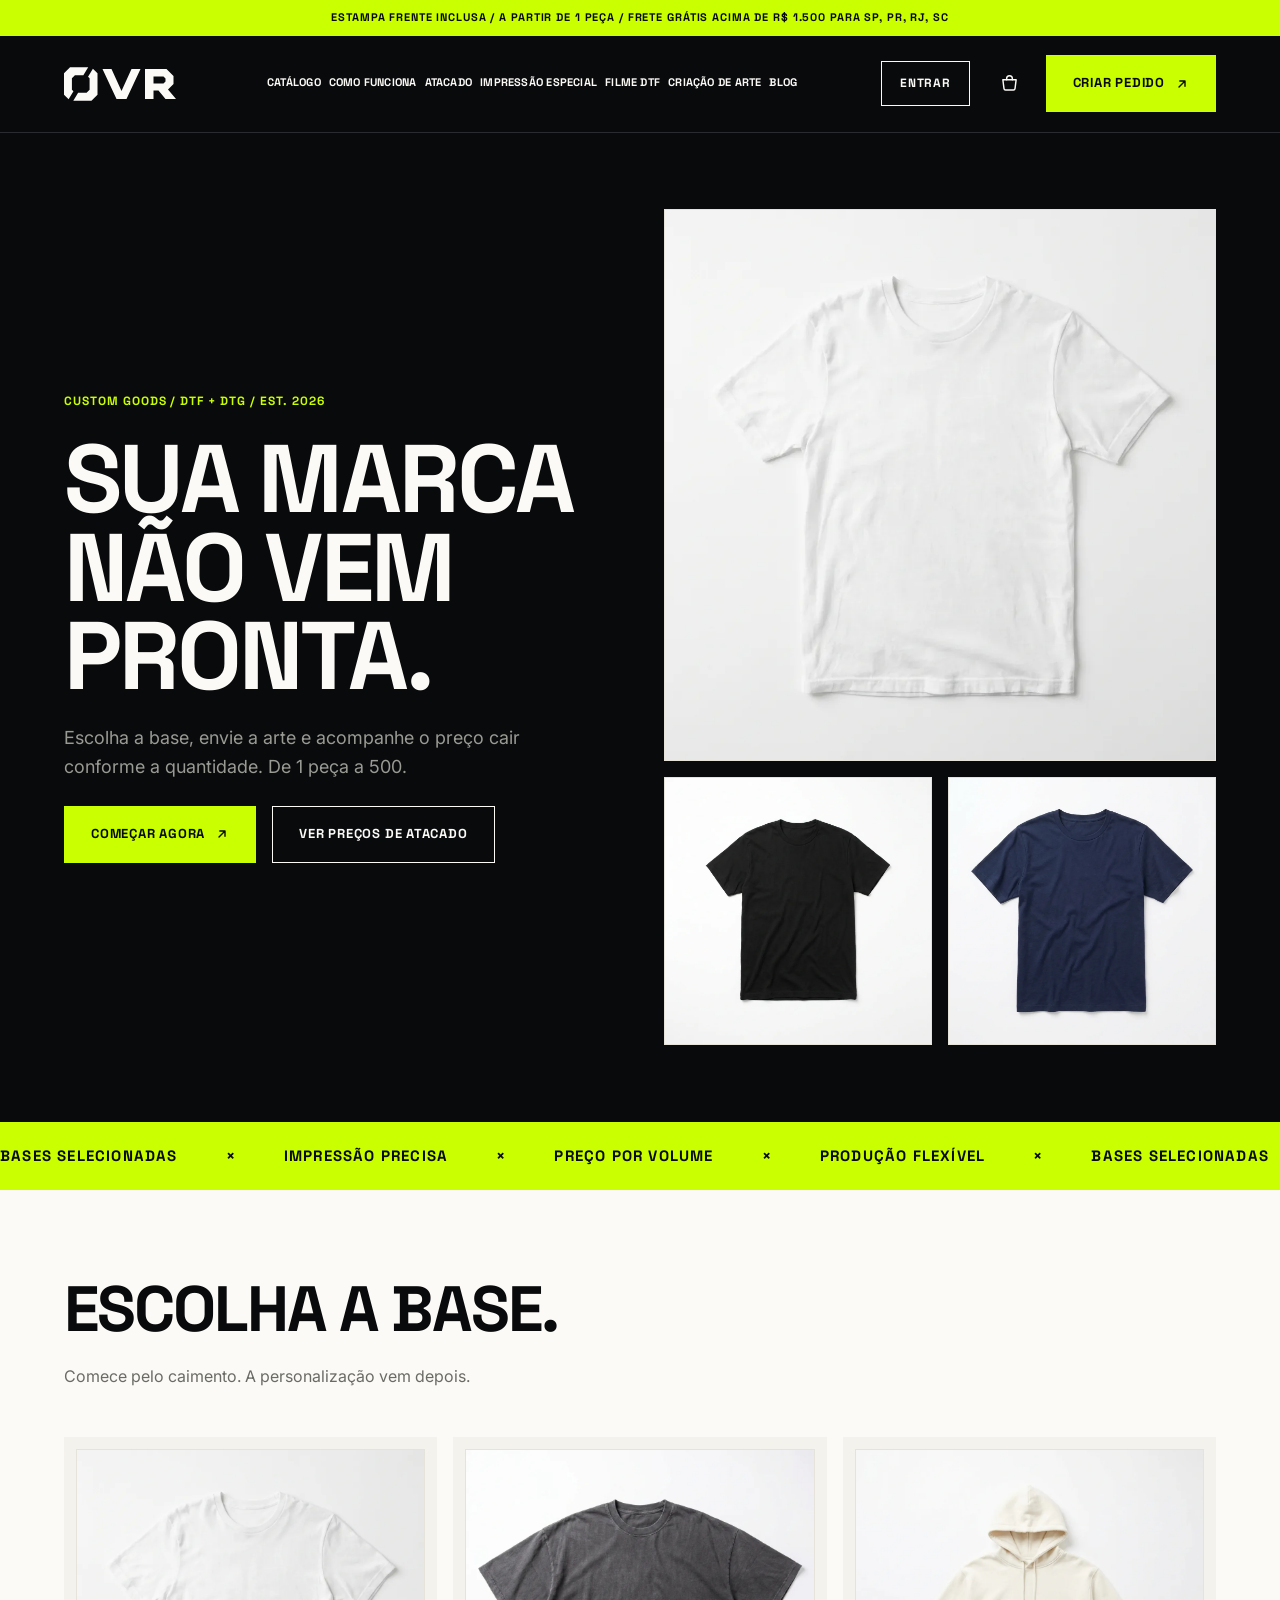
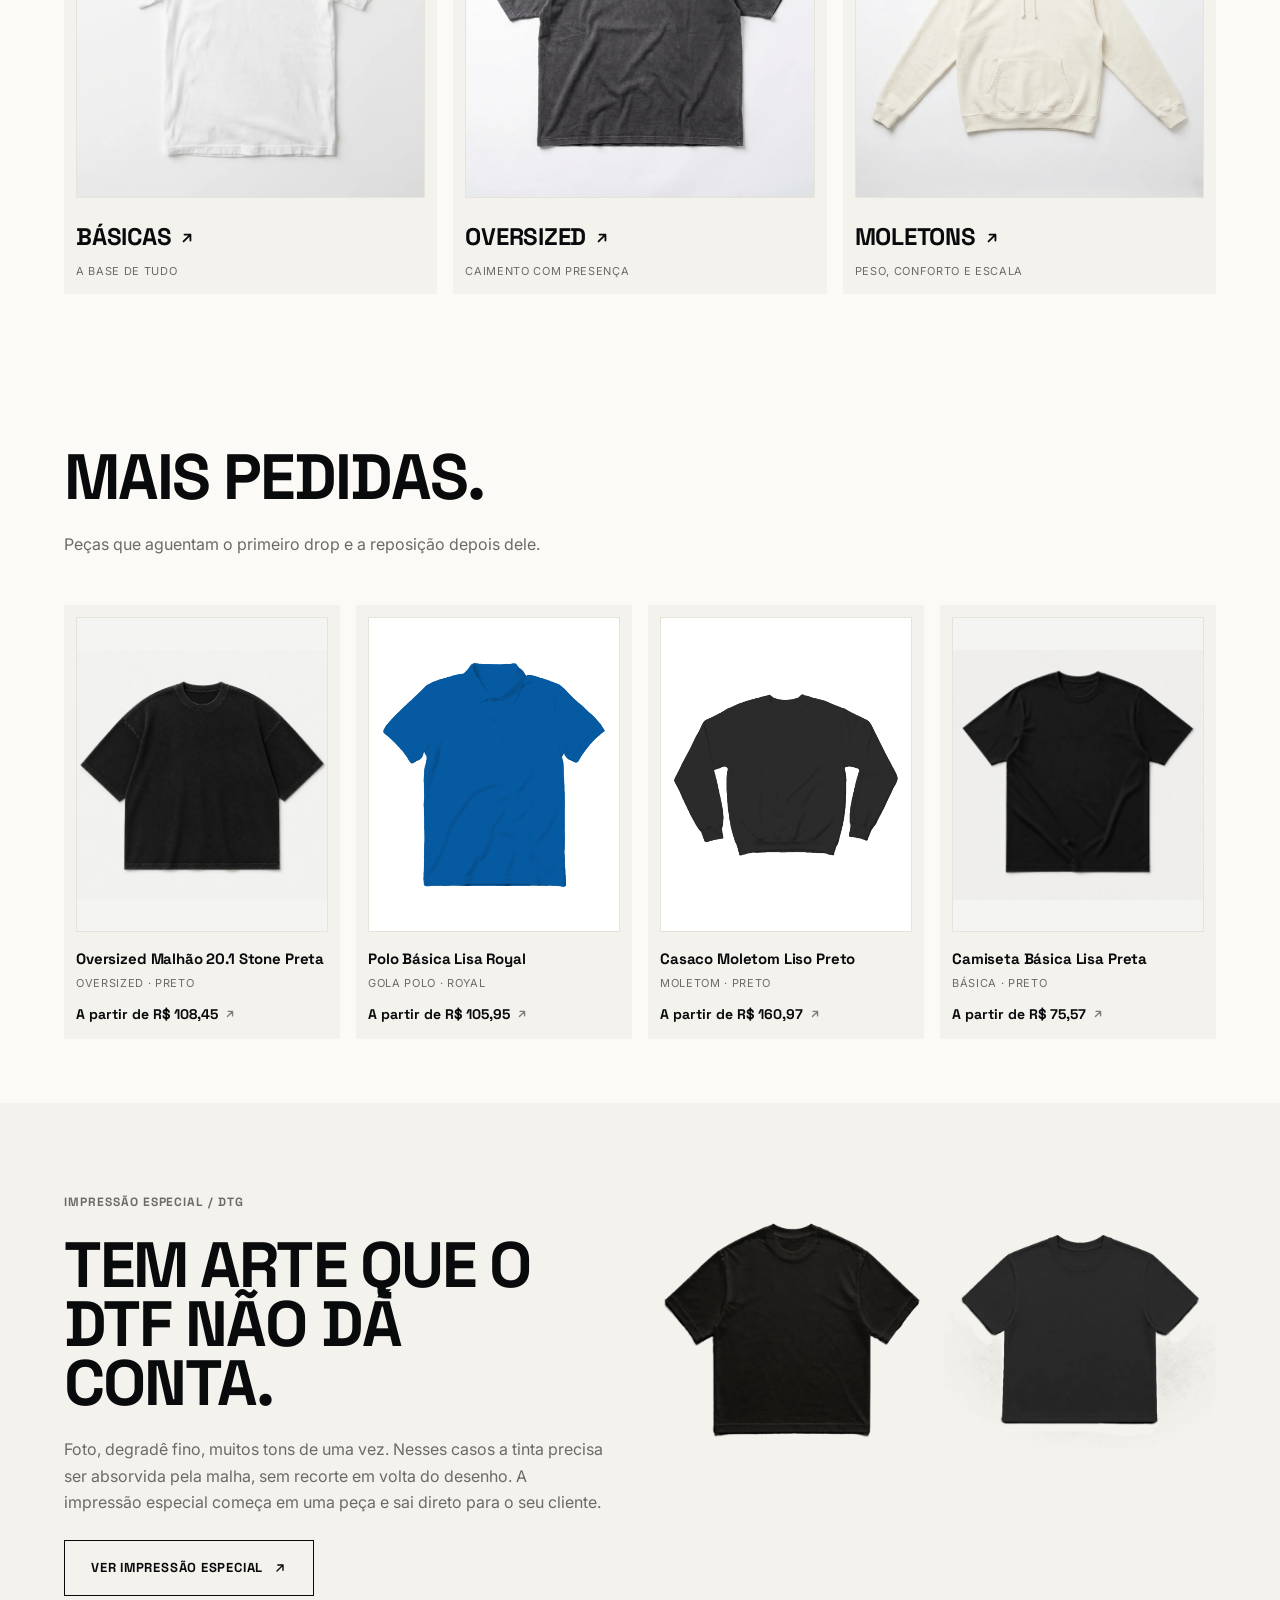
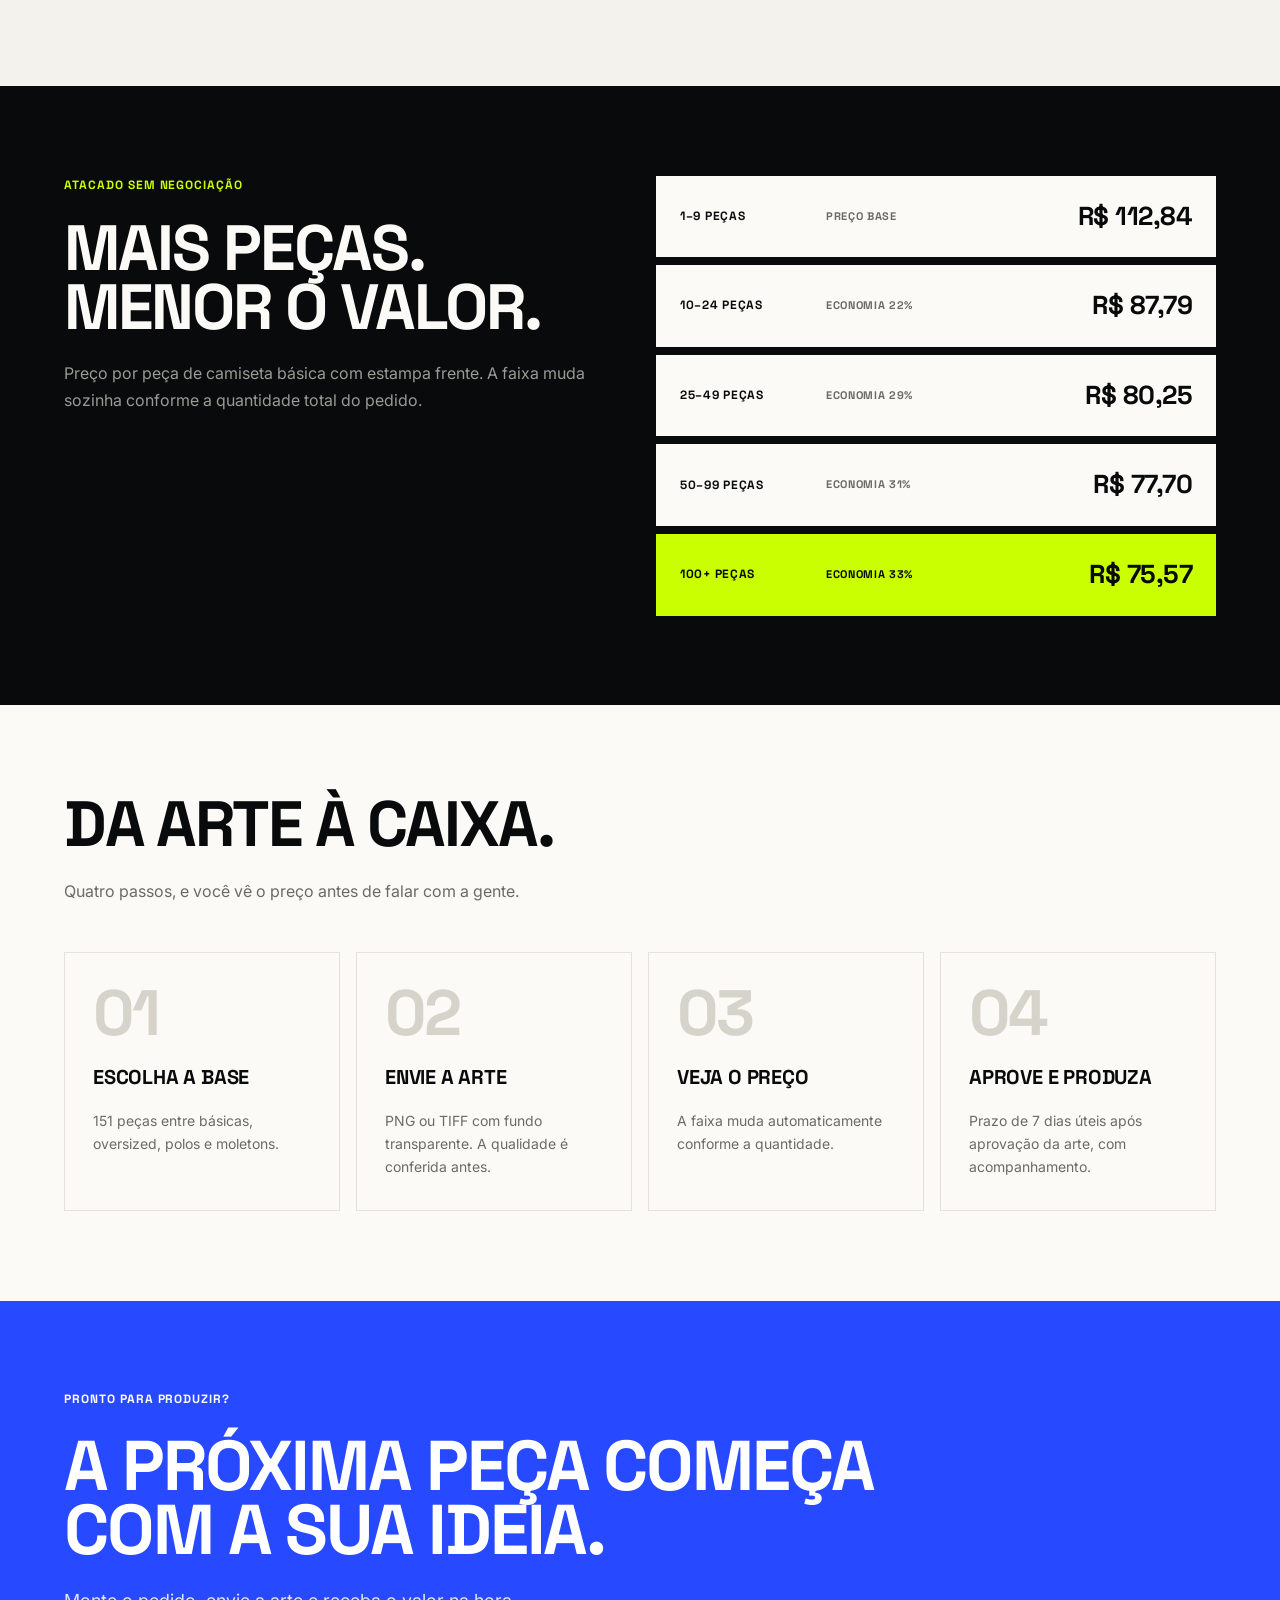
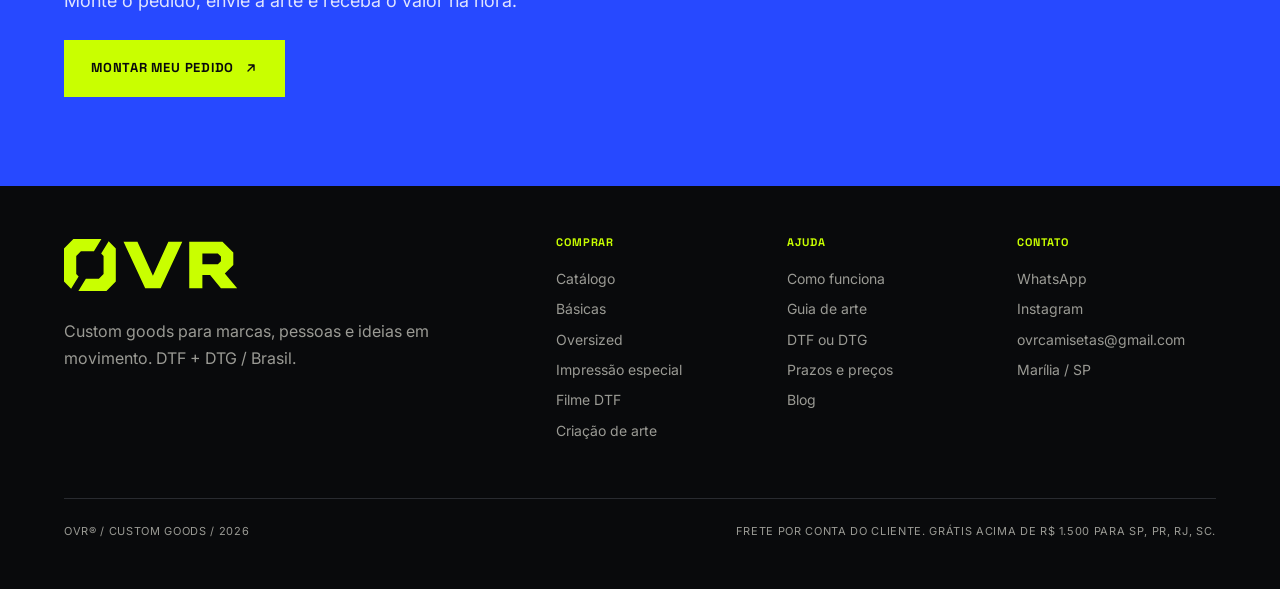
==== commit 104de67e: "Corrige o custo do catálogo contra as tabelas do fornecedor O catálogo tinha 25 categorias e sete de" ====
--- a/index.html
+++ b/index.html
@@ -9,7 +9,7 @@
 <link rel="preconnect" href="https://fonts.googleapis.com">
 <link rel="preconnect" href="https://fonts.gstatic.com" crossorigin>
 <link href="https://fonts.googleapis.com/css2?family=Space+Grotesk:wght@700&family=Inter:wght@400;500&display=swap" rel="stylesheet">
-<link rel="stylesheet" href="assets/css/ovr.css?v=60">
+<link rel="stylesheet" href="assets/css/ovr.css?v=64">
 
 <meta property="og:type" content="website">
 <meta property="og:site_name" content="OVR">
@@ -271,11 +271,11 @@
   </div>
 </footer>
 
-<script src="assets/js/config.js?v=60"></script>
-<script src="assets/js/preco.js?v=60"></script>
-<script src="assets/js/app.js?v=60"></script>
-<script src="assets/js/conta.js?v=60"></script>
-<script src="assets/js/carrinho.js?v=60"></script>
-<script src="assets/js/home.js?v=60"></script>
+<script src="assets/js/config.js?v=64"></script>
+<script src="assets/js/preco.js?v=64"></script>
+<script src="assets/js/app.js?v=64"></script>
+<script src="assets/js/conta.js?v=64"></script>
+<script src="assets/js/carrinho.js?v=64"></script>
+<script src="assets/js/home.js?v=64"></script>
 </body>
 </html>
--- a/assets/css/ovr.css
+++ b/assets/css/ovr.css
@@ -918,6 +918,24 @@
   font-size: clamp(20px, 2.2vw, 26px); letter-spacing: -0.02em; text-transform: uppercase;
 }
 .grupo__titulo .t-meta { flex: none; }
+/* Subtítulo de caimento: infantil, feminina, plus size. Fica um degrau
+   abaixo do título do tipo — menor, sem caixa alta e com fio mais leve —
+   para a hierarquia se ler de relance, sem precisar comparar tamanhos. */
+.caimento__titulo {
+  display: flex; align-items: baseline; justify-content: space-between; gap: var(--e-16);
+  padding-bottom: 8px; margin-bottom: var(--e-16);
+  border-bottom: 1px solid color-mix(in srgb, var(--fio) 55%, transparent);
+}
+.caimento__titulo h3 {
+  font-family: var(--fonte-titulo); font-weight: 700;
+  font-size: clamp(14px, 1.3vw, 16px); letter-spacing: 0.02em;
+}
+.caimento__titulo .t-meta { flex: none; }
+/* O primeiro caimento cola no título do tipo; os seguintes respiram. */
+.grade-produtos--agrupada > .grupo__titulo + .caimento__titulo { margin-top: 0; }
+.grade-produtos--agrupada > .grupo__grade + .caimento__titulo { margin-top: var(--e-32); }
+.grade-produtos--agrupada > .caimento__titulo + .grupo__grade { margin-top: 0; }
+
 /* a divisória vem colada no bloco que ela abre, não solta entre os dois */
 .grade-produtos--agrupada > .grupo__titulo + .grupo__grade { margin-top: 0; }
 .grade-produtos--agrupada > .grupo__titulo:not(:first-child) { margin-top: var(--e-32); }
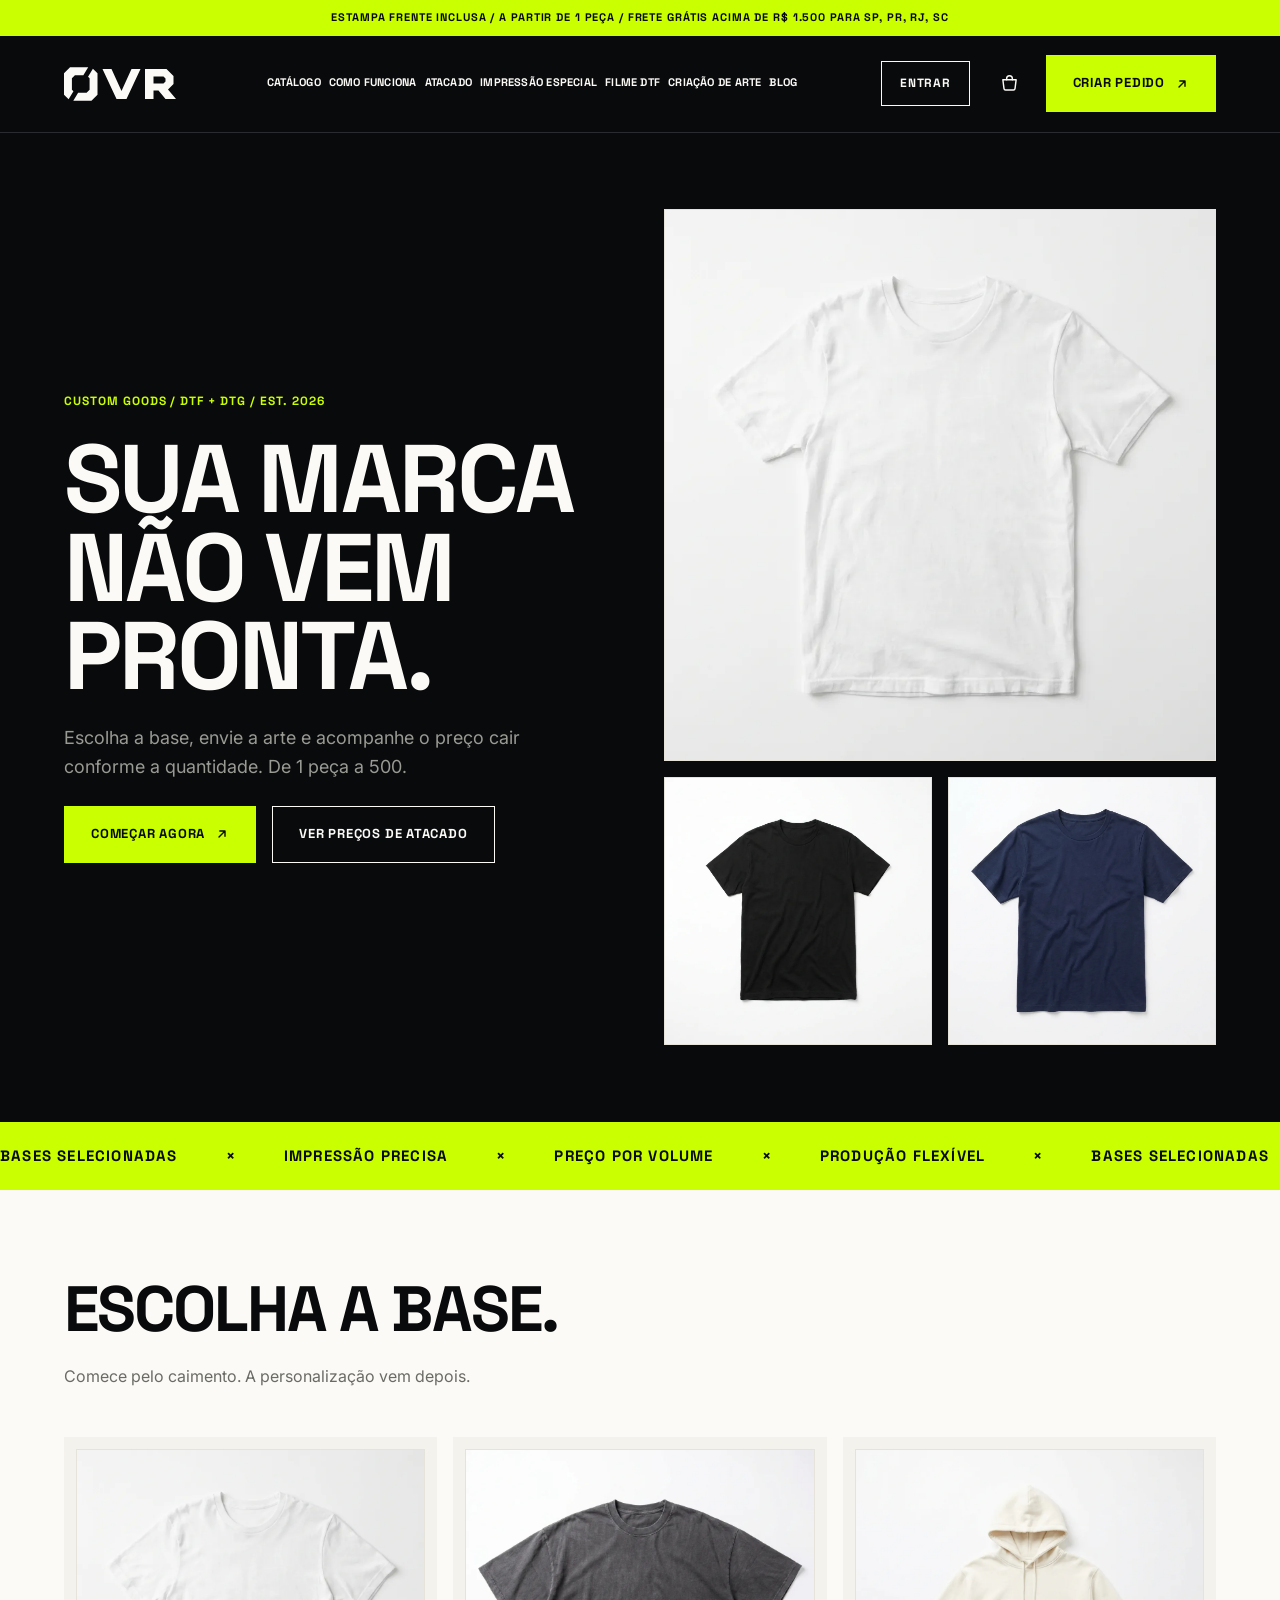
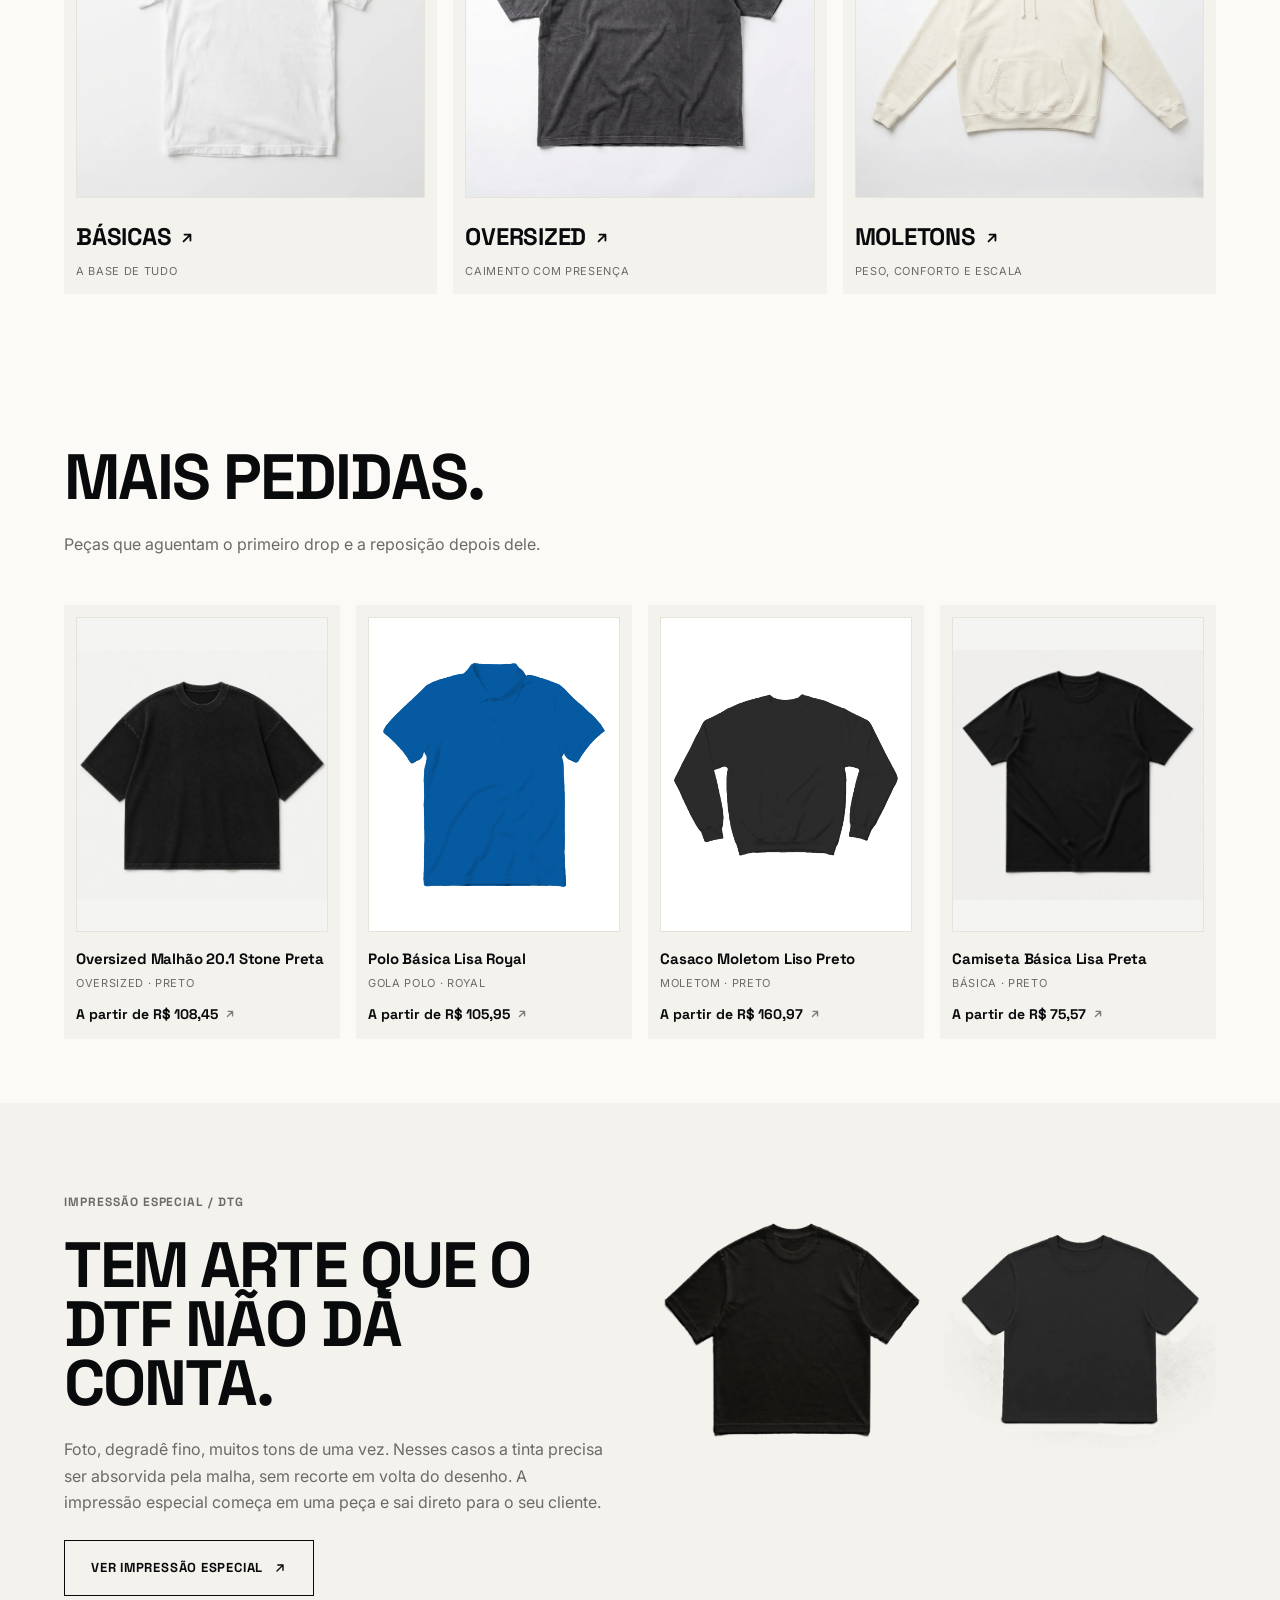
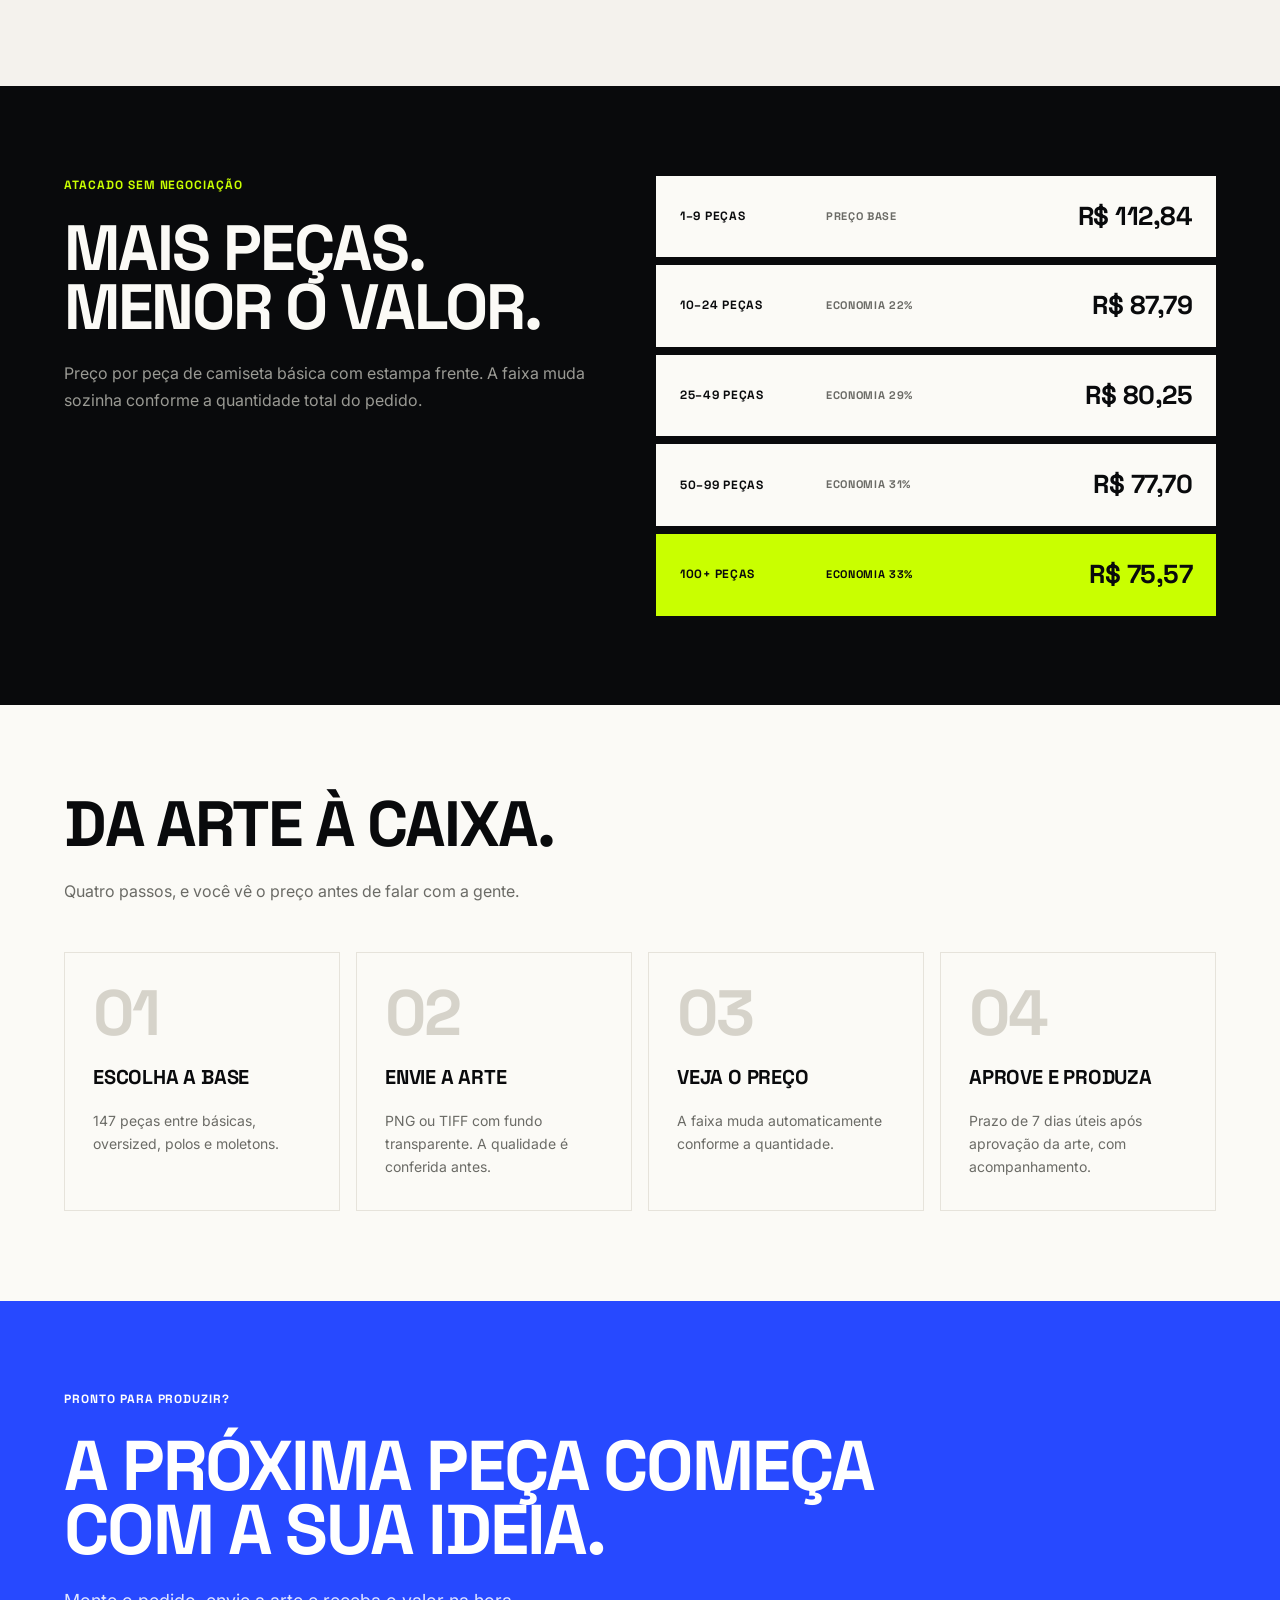
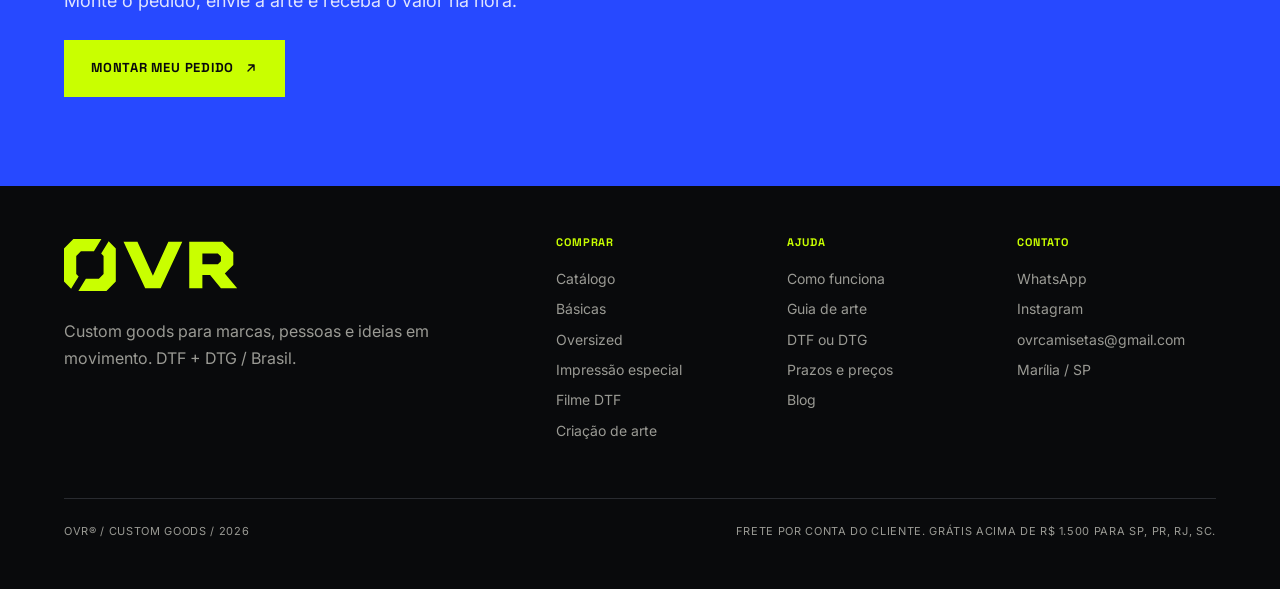
==== commit 9f39775d: "Fecha o custo do catálogo e tira 4 peças que saíram de linha Marmorizada Black Details usa a mesma t" ====
--- a/index.html
+++ b/index.html
@@ -9,7 +9,7 @@
 <link rel="preconnect" href="https://fonts.googleapis.com">
 <link rel="preconnect" href="https://fonts.gstatic.com" crossorigin>
 <link href="https://fonts.googleapis.com/css2?family=Space+Grotesk:wght@700&family=Inter:wght@400;500&display=swap" rel="stylesheet">
-<link rel="stylesheet" href="assets/css/ovr.css?v=64">
+<link rel="stylesheet" href="assets/css/ovr.css?v=65">
 
 <meta property="og:type" content="website">
 <meta property="og:site_name" content="OVR">
@@ -271,11 +271,11 @@
   </div>
 </footer>
 
-<script src="assets/js/config.js?v=64"></script>
-<script src="assets/js/preco.js?v=64"></script>
-<script src="assets/js/app.js?v=64"></script>
-<script src="assets/js/conta.js?v=64"></script>
-<script src="assets/js/carrinho.js?v=64"></script>
-<script src="assets/js/home.js?v=64"></script>
+<script src="assets/js/config.js?v=65"></script>
+<script src="assets/js/preco.js?v=65"></script>
+<script src="assets/js/app.js?v=65"></script>
+<script src="assets/js/conta.js?v=65"></script>
+<script src="assets/js/carrinho.js?v=65"></script>
+<script src="assets/js/home.js?v=65"></script>
 </body>
 </html>
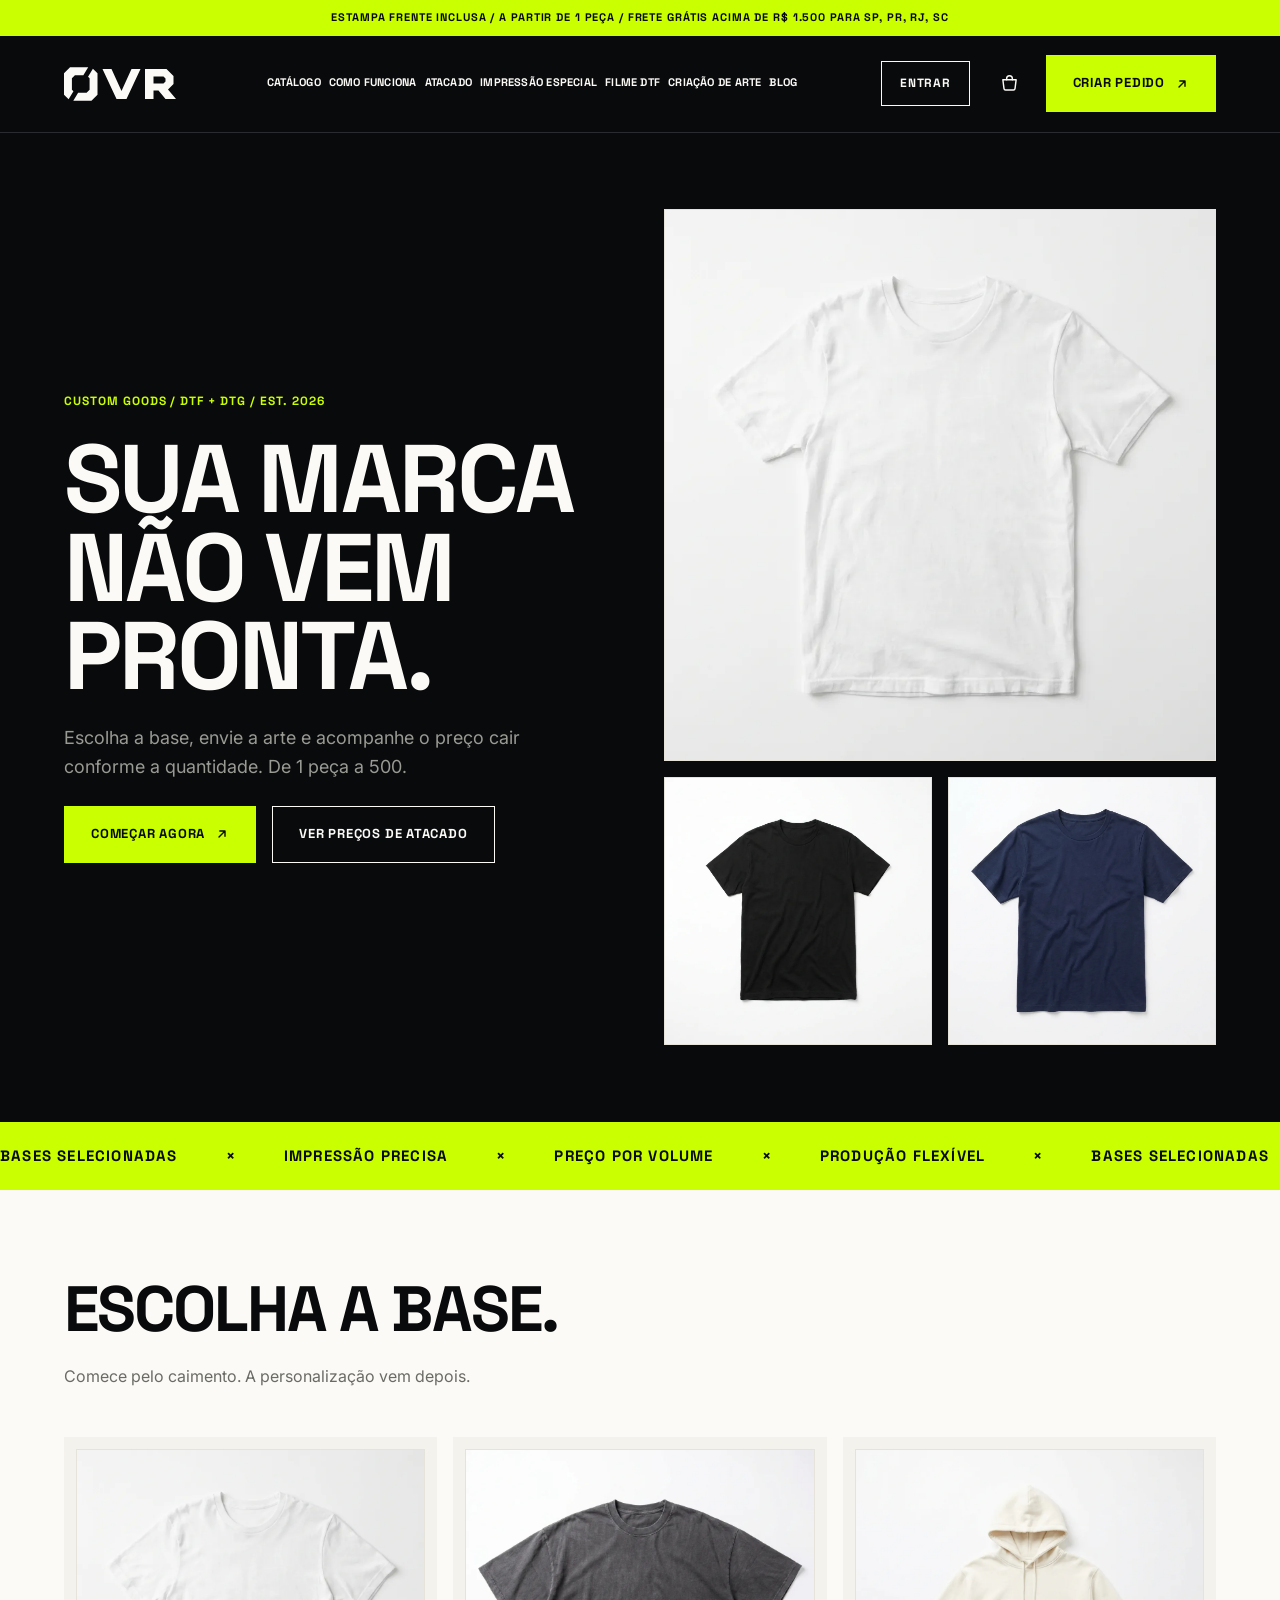
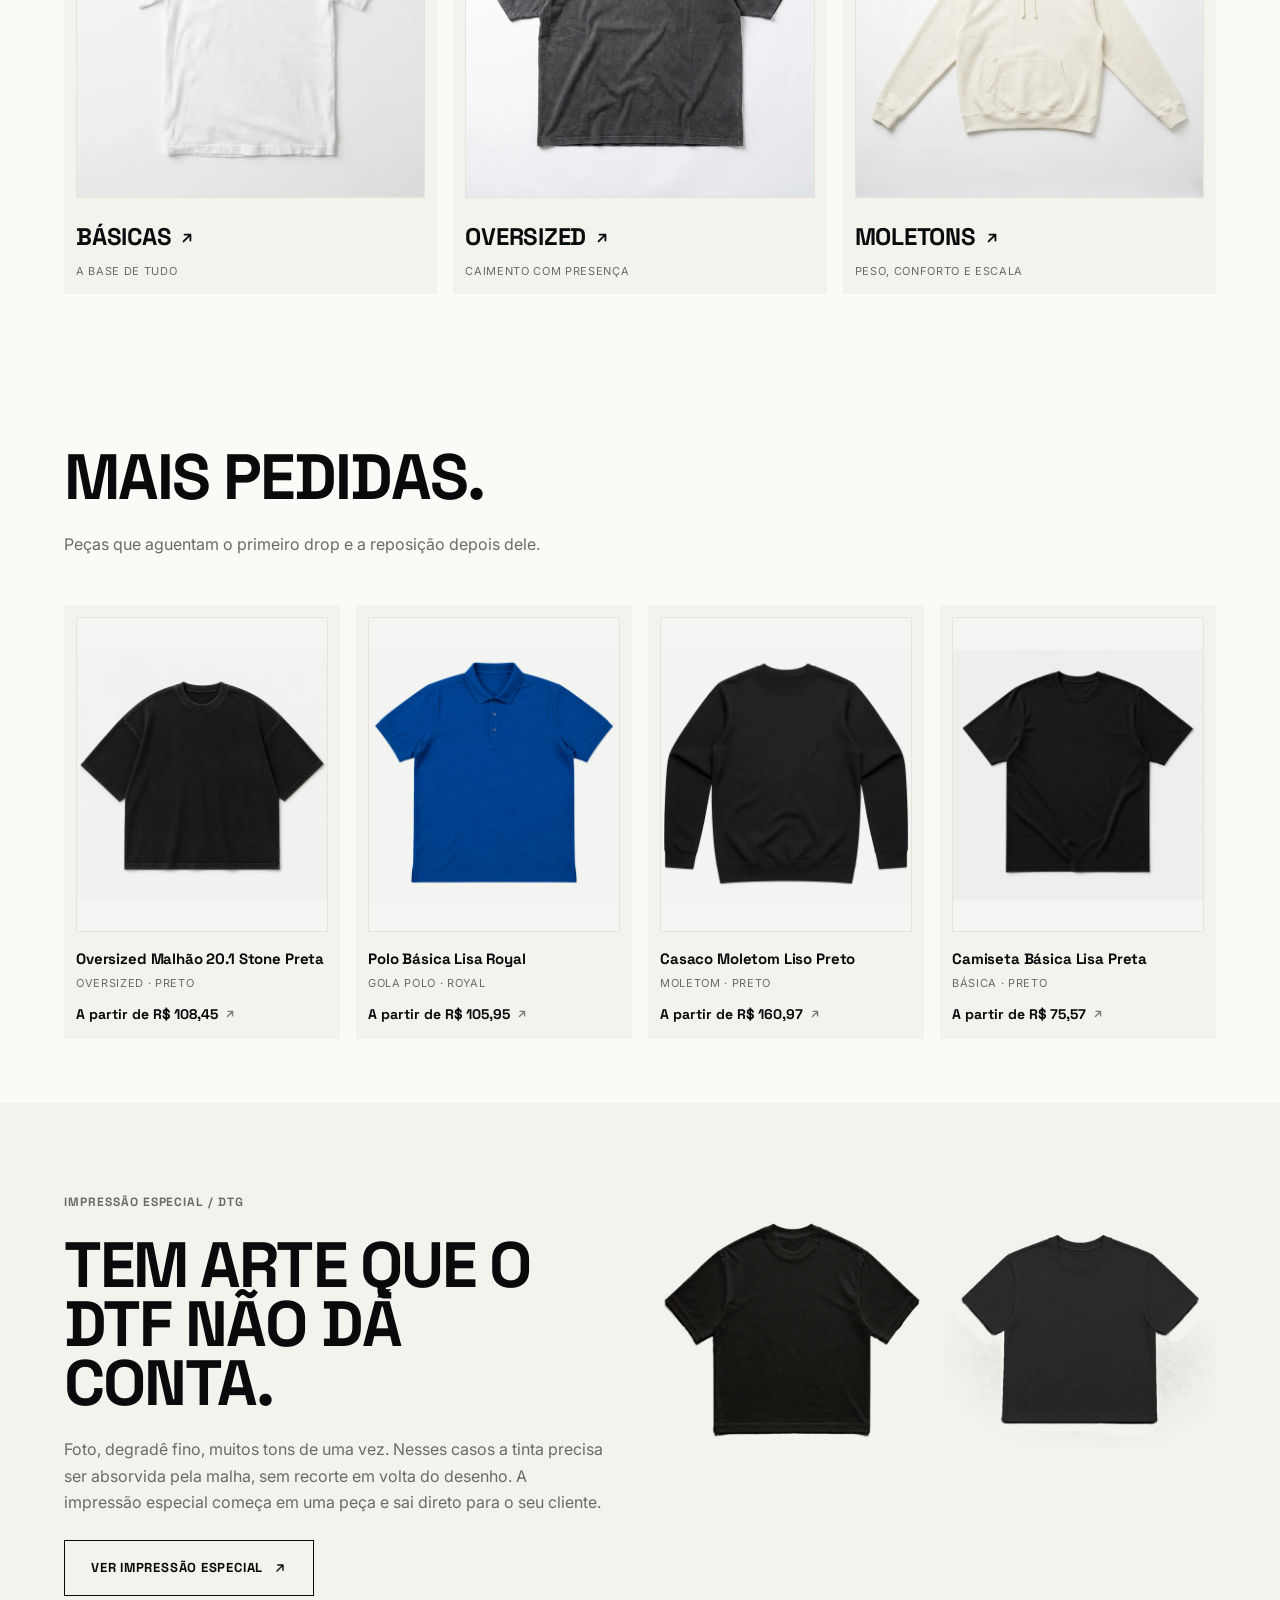
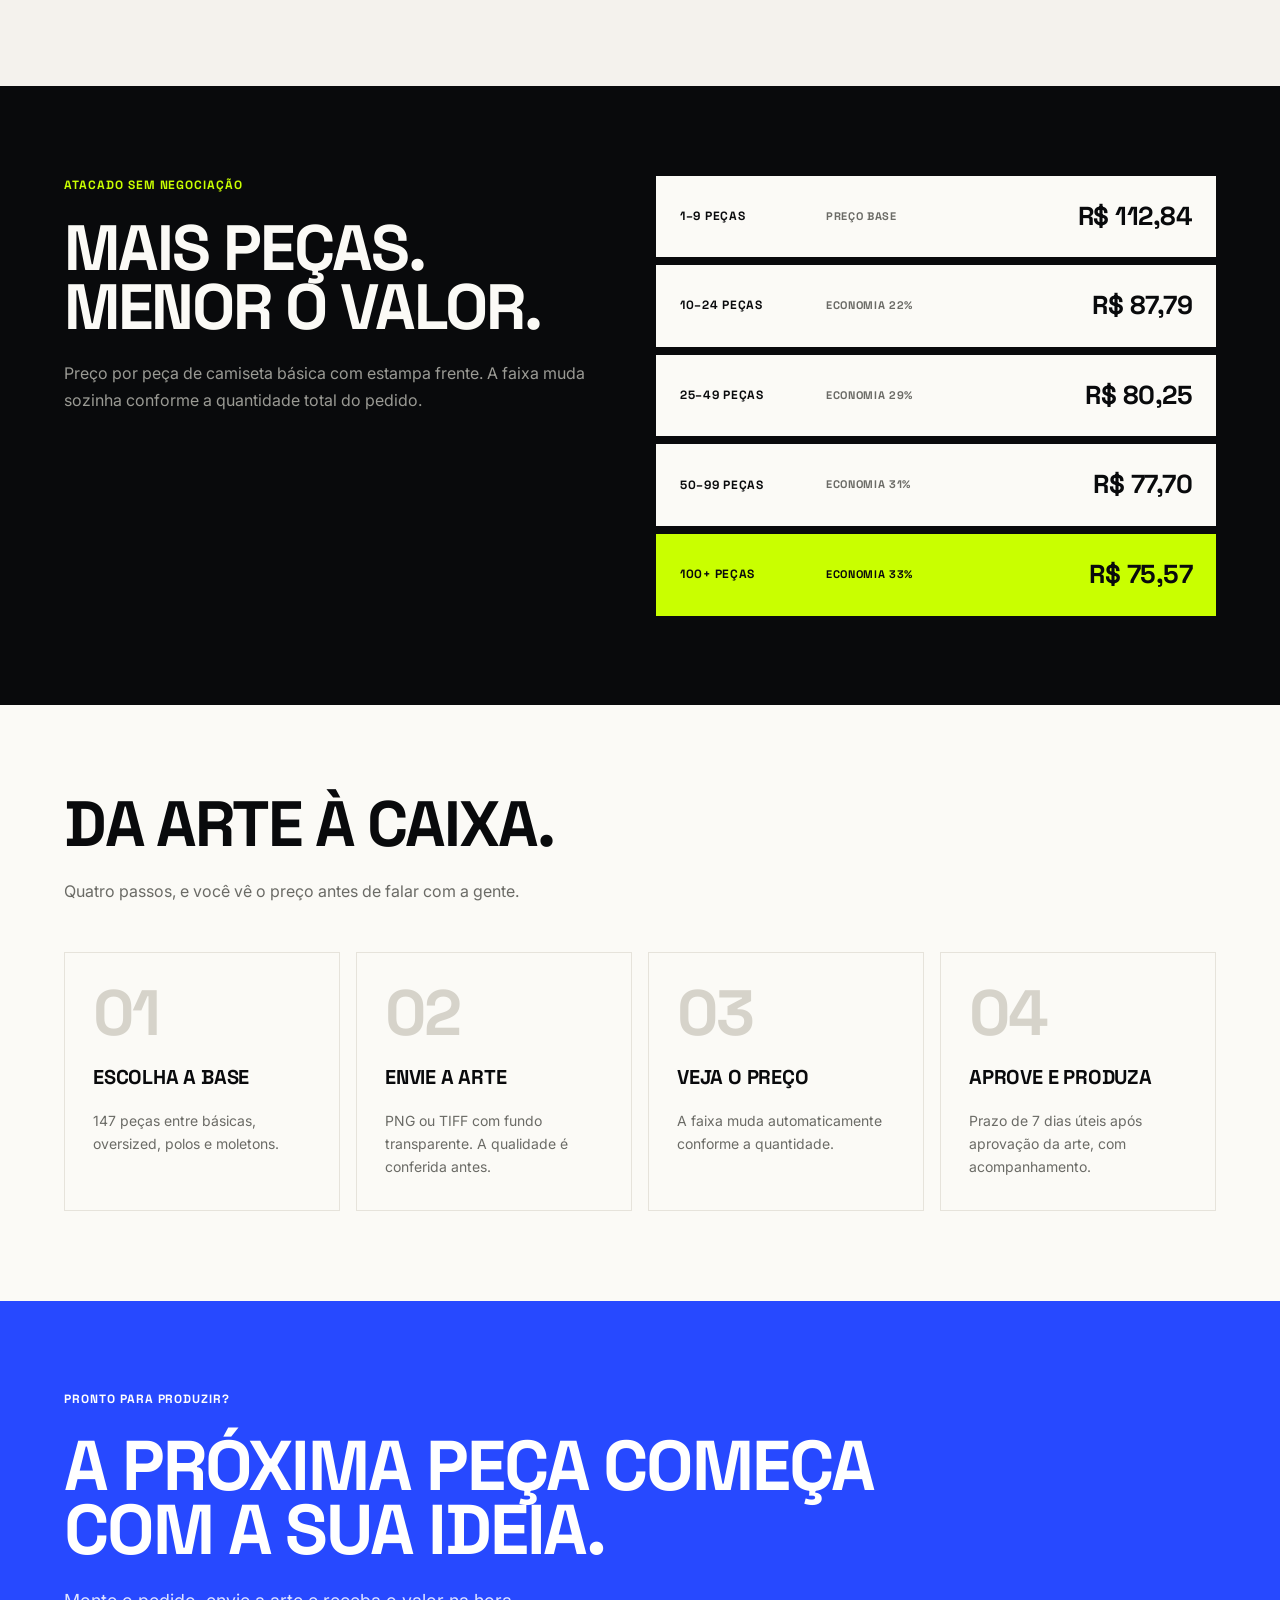
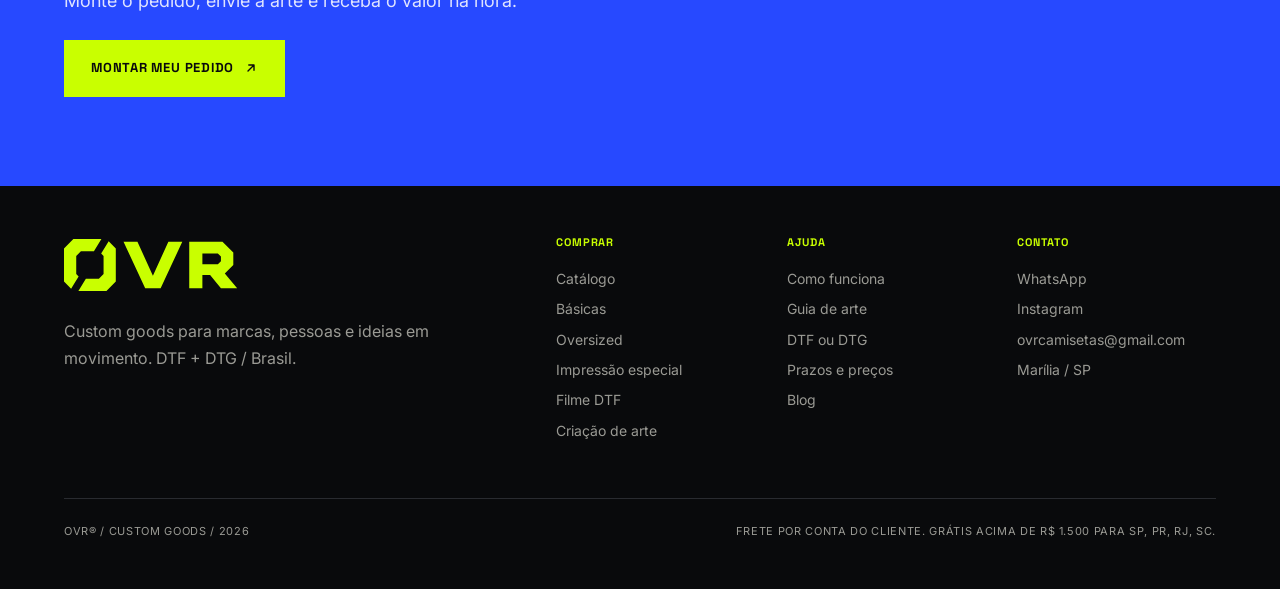
==== commit 168a1f40: "Mockups: 144 das 147 peças com foto A rodada 2 cobriu o que faltava. Antes 77 peças tinham foto e 70" ====
--- a/index.html
+++ b/index.html
@@ -9,7 +9,7 @@
 <link rel="preconnect" href="https://fonts.googleapis.com">
 <link rel="preconnect" href="https://fonts.gstatic.com" crossorigin>
 <link href="https://fonts.googleapis.com/css2?family=Space+Grotesk:wght@700&family=Inter:wght@400;500&display=swap" rel="stylesheet">
-<link rel="stylesheet" href="assets/css/ovr.css?v=65">
+<link rel="stylesheet" href="assets/css/ovr.css?v=66">
 
 <meta property="og:type" content="website">
 <meta property="og:site_name" content="OVR">
@@ -271,11 +271,11 @@
   </div>
 </footer>
 
-<script src="assets/js/config.js?v=65"></script>
-<script src="assets/js/preco.js?v=65"></script>
-<script src="assets/js/app.js?v=65"></script>
-<script src="assets/js/conta.js?v=65"></script>
-<script src="assets/js/carrinho.js?v=65"></script>
-<script src="assets/js/home.js?v=65"></script>
+<script src="assets/js/config.js?v=66"></script>
+<script src="assets/js/preco.js?v=66"></script>
+<script src="assets/js/app.js?v=66"></script>
+<script src="assets/js/conta.js?v=66"></script>
+<script src="assets/js/carrinho.js?v=66"></script>
+<script src="assets/js/home.js?v=66"></script>
 </body>
 </html>
